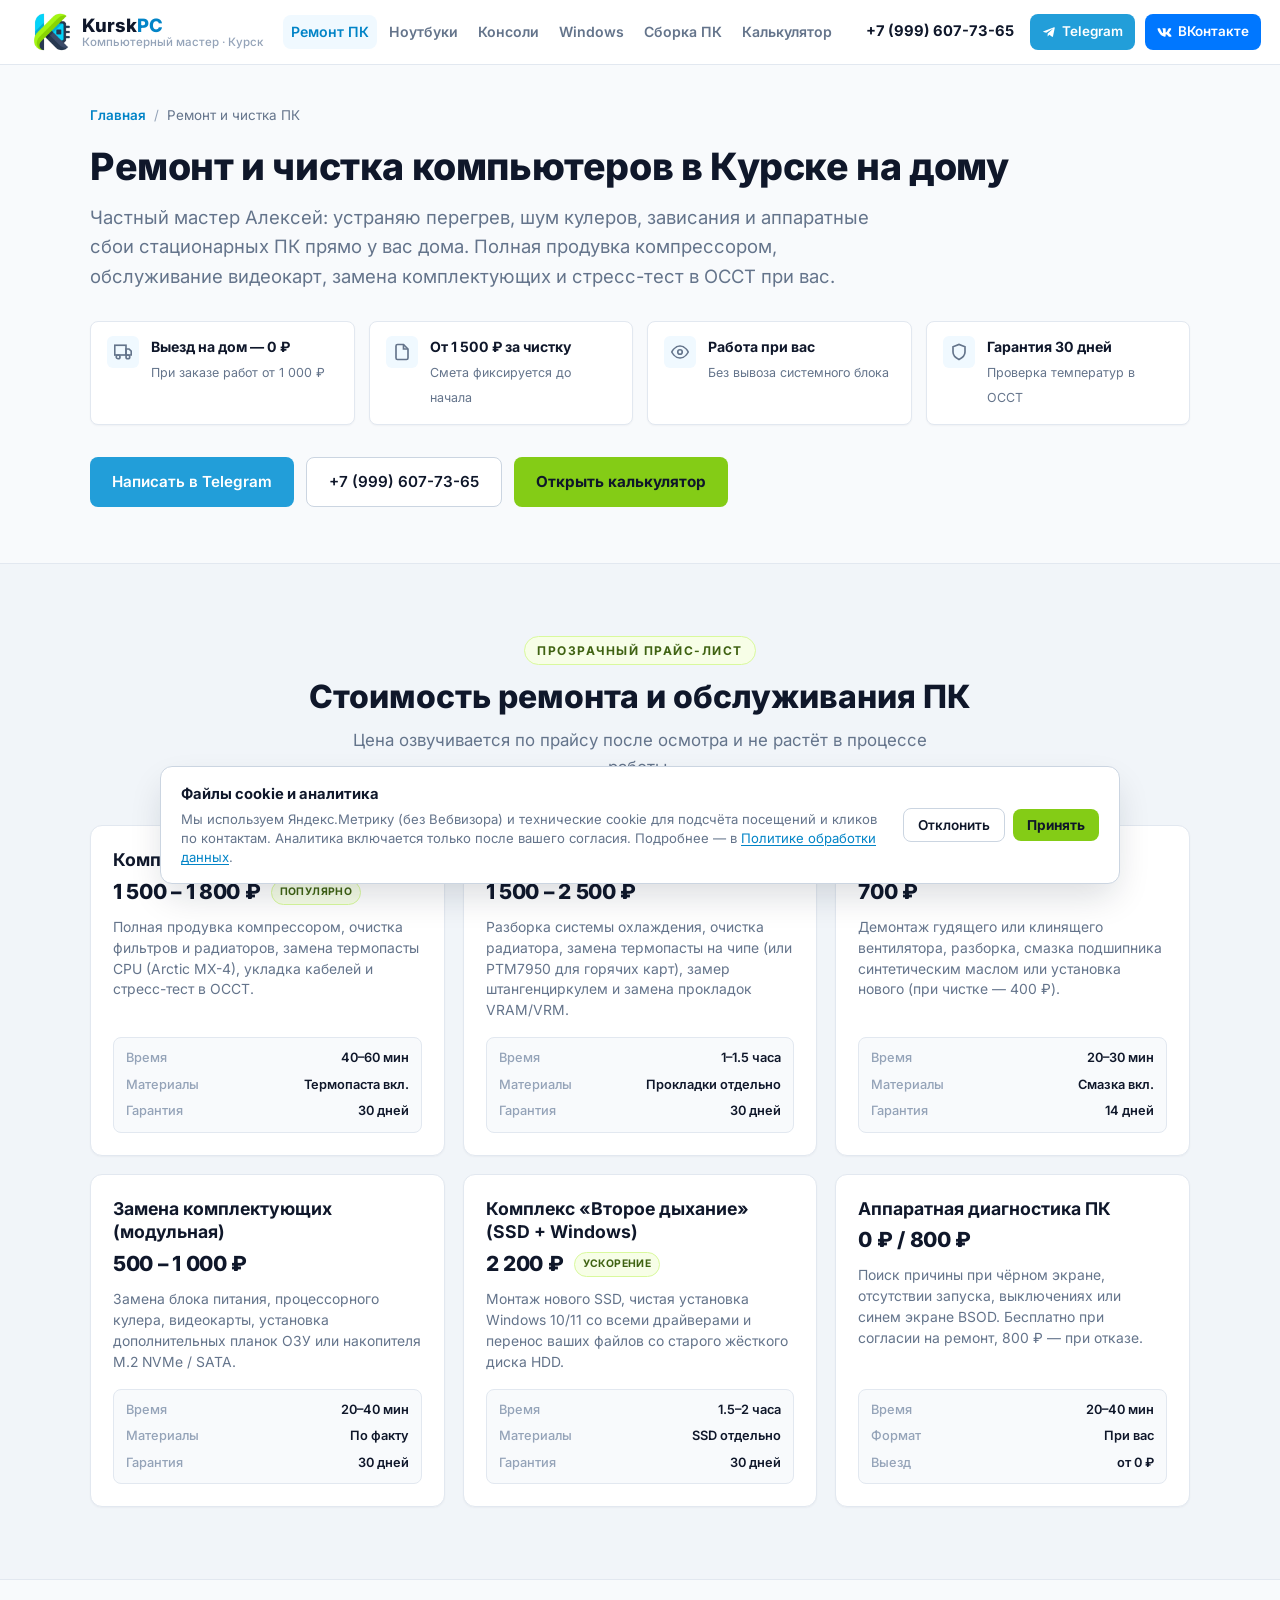
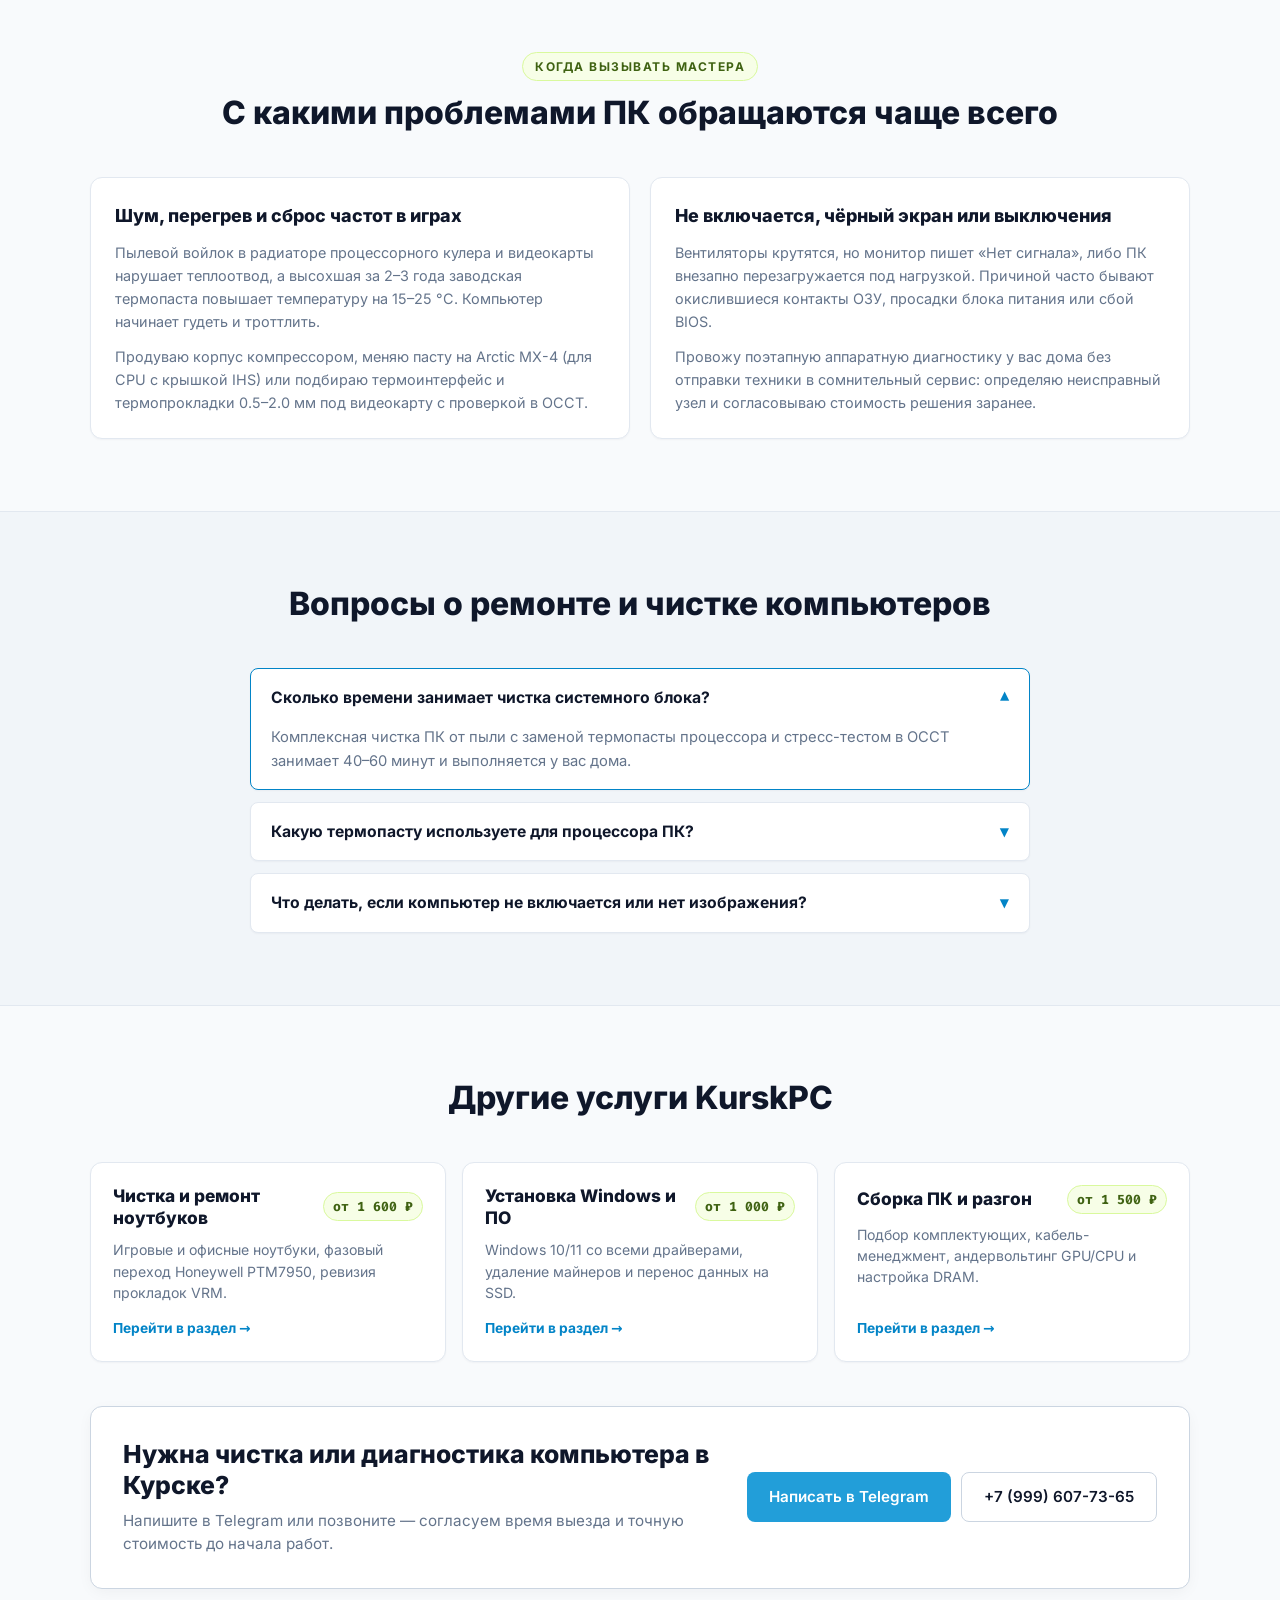
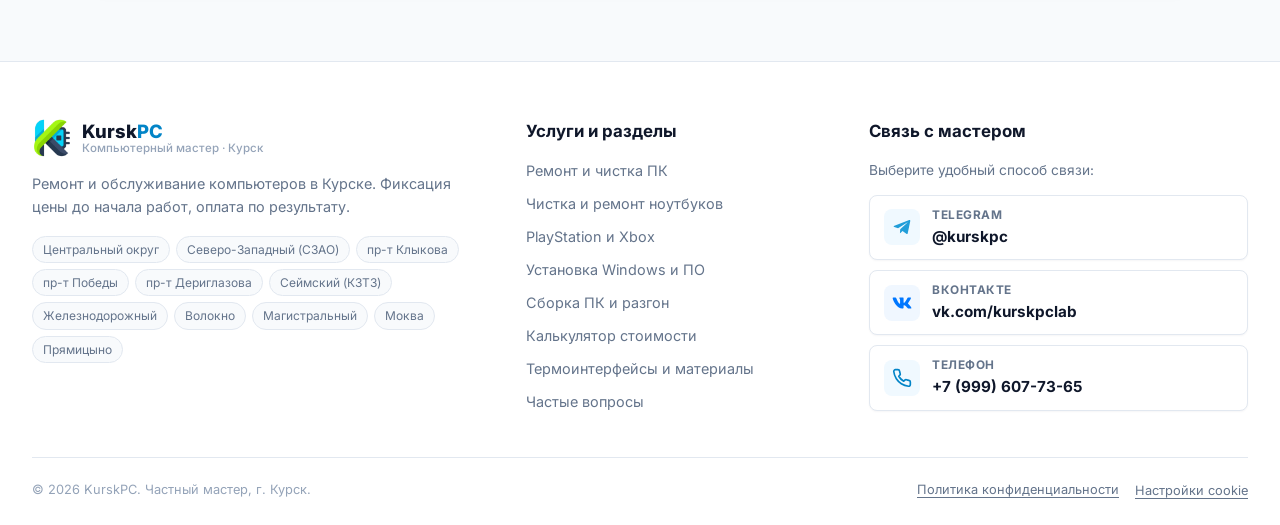
==== remont-pk/index.html @ bef7611a "локальные шрифты многостраничность нормальные цены политика конфидициальности" ====
<!DOCTYPE html>
<html lang="ru">
<head>
  <meta charset="UTF-8">
  <meta name="viewport" content="width=device-width, initial-scale=1.0">
  <title>Ремонт и чистка компьютеров в Курске на дому — цены и выезд | KurskPC</title>
  <meta name="description" content="Ремонт и комплексная чистка системных блоков ПК и видеокарт в Курске с выездом на дом (0 ₽). Замена термопасты Arctic MX-4, термопрокладок, диагностика и апгрейд. ☎ +7 (999) 607-73-65">
  <meta name="robots" content="index, follow">
  <link rel="canonical" href="https://kurskpc.ru/remont-pk/">

  <meta name="geo.region" content="RU-KRS">
  <meta name="geo.placename" content="Курск">
  <meta name="geo.position" content="51.730361;36.192647">
  <meta name="ICBM" content="51.730361, 36.192647">
  <meta name="yandex-verification" content="8c75ee6e68437301">

  <link rel="manifest" href="/manifest.json">
  <link rel="icon" href="/favicon.ico" sizes="any">
  <link rel="icon" type="image/png" sizes="32x32" href="/src/avatar.png">
  <link rel="icon" type="image/png" sizes="192x192" href="/src/avatar.png">
  <link rel="icon" type="image/png" sizes="512x512" href="/src/avatar.png">
  <link rel="apple-touch-icon" sizes="180x180" href="/src/avatar.png">
  <meta name="theme-color" content="#ffffff">
  <meta name="format-detection" content="telephone=no">

  <meta property="og:type" content="website">
  <meta property="og:site_name" content="KurskPC">
  <meta property="og:locale" content="ru_RU">
  <meta property="og:title" content="Ремонт и чистка компьютеров в Курске на дому — KurskPC">
  <meta property="og:description" content="Чистка ПК от пыли компрессором, обслуживание видеокарт, замена комплектующих и диагностика в Курске. Выезд на дом 0 ₽, фиксация цены до работ.">
  <meta property="og:url" content="https://kurskpc.ru/remont-pk/">
  <meta property="og:image" content="https://kurskpc.ru/src/avatar.png">
  <meta property="og:image:type" content="image/png">
  <meta property="og:image:width" content="512">
  <meta property="og:image:height" content="512">

  <meta name="twitter:card" content="summary">
  <meta name="twitter:title" content="Ремонт и чистка компьютеров в Курске — KurskPC">
  <meta name="twitter:description" content="Чистка системных блоков, видеокарт и диагностика ПК в Курске с выездом на дом.">
  <meta name="twitter:image" content="https://kurskpc.ru/src/avatar.png">

  <link rel="stylesheet" href="/styles/main.css">

  <script type="application/ld+json">
  {
    "@context": "https://schema.org",
    "@graph": [
      {
        "@type": "Service",
        "@id": "https://kurskpc.ru/remont-pk/#service",
        "name": "Ремонт и чистка компьютеров в Курске",
        "serviceType": "Ремонт стационарных ПК и видеокарт",
        "url": "https://kurskpc.ru/remont-pk/",
        "provider": {
          "@type": "ComputerRepairService",
          "name": "KurskPC",
          "telephone": "+7-999-607-73-65",
          "url": "https://kurskpc.ru/"
        },
        "areaServed": {
          "@type": "City",
          "name": "Курск"
        },
        "hasOfferCatalog": {
          "@type": "OfferCatalog",
          "name": "Услуги по ремонту и обслуживанию ПК",
          "itemListElement": [
            {
              "@type": "Offer",
              "name": "Комплексная чистка ПК от пыли с заменой термопасты",
              "price": "1500",
              "priceCurrency": "RUB"
            },
            {
              "@type": "Offer",
              "name": "Обслуживание видеокарты (GPU)",
              "price": "1500",
              "priceCurrency": "RUB"
            },
            {
              "@type": "Offer",
              "name": "Замена или смазка кулеров",
              "price": "700",
              "priceCurrency": "RUB"
            },
            {
              "@type": "Offer",
              "name": "Модульная замена комплектующих (БП, ОЗУ, SSD, GPU)",
              "price": "500",
              "priceCurrency": "RUB"
            }
          ]
        }
      },
      {
        "@type": "FAQPage",
        "@id": "https://kurskpc.ru/remont-pk/#faq",
        "mainEntity": [
          {
            "@type": "Question",
            "name": "Сколько времени занимает чистка системного блока?",
            "acceptedAnswer": {
              "@type": "Answer",
              "text": "Комплексная чистка ПК от пыли с заменой термопасты процессора и проверкой под нагрузкой в OCCT занимает 40–60 минут и выполняется у вас дома."
            }
          },
          {
            "@type": "Question",
            "name": "Какую термопасту используете для процессора ПК?",
            "acceptedAnswer": {
              "@type": "Answer",
              "text": "Для обычных десктопных процессоров с металлической крышкой (IHS) достаточно качественной термопасты Arctic MX-4, которая включена в стоимость. Для горячих видеокарт с открытым кристаллом применяется фазовый переход Honeywell PTM7950."
            }
          },
          {
            "@type": "Question",
            "name": "Что делать, если компьютер не включается или нет изображения?",
            "acceptedAnswer": {
              "@type": "Answer",
              "text": "Мастер проводит аппаратную диагностику на месте: проверяет блок питания, модули оперативной памяти, видеокарту и цепи питания. Выезд по основным районам бесплатный при заказе от 1 000 ₽, диагностика при отказе от ремонта — 800 ₽."
            }
          }
        ]
      },
      {
        "@type": "BreadcrumbList",
        "@id": "https://kurskpc.ru/remont-pk/#breadcrumb",
        "itemListElement": [
          {
            "@type": "ListItem",
            "position": 1,
            "name": "Главная",
            "item": "https://kurskpc.ru/"
          },
          {
            "@type": "ListItem",
            "position": 2,
            "name": "Ремонт и чистка ПК",
            "item": "https://kurskpc.ru/remont-pk/"
          }
        ]
      }
    ]
  }
  </script>
</head>
<body>

<header class="header" id="header">
  <div class="wrap wrap-full header-inner">
    <a href="/" class="logo">
      <img src="/src/avatar.png" alt="KurskPC — Ремонт компьютеров и ноутбуков в Курске" class="logo-icon" width="50" height="50" fetchpriority="high">
      <div class="logo-titles"><span class="logo-text">Kursk<span>PC</span></span><span class="logo-sub">Компьютерный мастер · Курск</span></div>
    </a>

    <nav class="nav" id="nav">
      <a href="/remont-pk/" class="active" aria-current="page">Ремонт ПК</a>
      <a href="/remont-noutbukov/">Ноутбуки</a>
      <a href="/remont-konsoley/">Консоли</a>
      <a href="/ustanovka-windows/">Windows</a>
      <a href="/sborka-pk/">Сборка ПК</a>
      <a href="/#calc">Калькулятор</a>
    </nav>

    <div class="header-right">
      <span class="online-label"><span class="online-dot"></span><span>На связи</span></span>
      <a href="tel:+79996077365" class="header-phone" data-ym-goal="click_phone">+7 (999) 607-73-65</a>
      <a href="https://t.me/kurskpc" target="_blank" rel="noopener" class="btn btn-tg btn-sm" data-ym-goal="click_tg" aria-label="Написать в Telegram">
        <svg width="14" height="14" viewBox="0 0 24 24" fill="currentColor"><path d="M20.665 3.717l-17.73 6.837c-1.21.486-1.203 1.161-.222 1.462l4.552 1.42 10.532-6.645c.498-.303.953-.14.579.192l-8.533 7.701h-.002l-.313 4.674c.458 0 .66-.21.916-.458l2.199-2.138 4.573 3.378c.843.464 1.448.225 1.658-.783l2.998-14.127c.308-1.233-.472-1.794-1.207-1.491z"/></svg>
        <span>Telegram</span>
      </a>
      <a href="https://vk.com/kurskpclab" target="_blank" rel="noopener" class="btn btn-vk btn-sm" data-ym-goal="click_vk" aria-label="Группа ВКонтакте">
        <svg width="15" height="15" viewBox="0 0 576 512" fill="currentColor"><path d="M545 117.7c3.7-12.5 0-21.7-17.8-21.7h-58.9c-15 0-21.9 7.9-25.6 16.7 0 0-30 73.1-72.4 120.5-13.7 13.7-20 18.1-27.5 18.1-3.7 0-9.4-4.4-9.4-16.9V117.7c0-15-4.2-21.7-16.6-21.7h-92.6c-9.4 0-15 7-15 13.5 0 14.2 21.2 17.5 23.4 57.5v86.8c0 19-3.4 22.5-10.9 22.5-20 0-68.6-73.4-97.4-157.4-5.8-16.3-11.5-22.9-26.6-22.9H38.8c-16.8 0-20.2 7.9-20.2 16.7 0 15.6 20 93.1 93.1 195.5C160.4 378.1 229 416 291.4 416c37.5 0 42.1-8.4 42.1-22.9 0-66.8-3.4-73.1 15.4-73.1 8.7 0 23.7 4.4 58.7 38.1 40 40 46.6 57.9 69 57.9h58.9c16.8 0 25.3-8.4 20.4-25-11.2-34.9-86.9-106.7-90.3-111.5-8.7-11.2-6.2-16.2 0-26.2.1-.1 72-101.3 79.4-135.6z"/></svg>
        <span>ВКонтакте</span>
      </a>
      <a href="tel:+79996077365" class="header-call-btn" aria-label="Позвонить мастеру" data-ym-goal="click_phone">
        <svg width="15" height="15" viewBox="0 0 24 24" fill="none" stroke="currentColor" stroke-width="2.3" stroke-linecap="round" stroke-linejoin="round"><path d="M22 16.92v3a2 2 0 0 1-2.18 2 19.79 19.79 0 0 1-8.63-3.07 19.5 19.5 0 0 1-6-6 19.79 19.79 0 0 1-3.07-8.67A2 2 0 0 1 4.11 2h3a2 2 0 0 1 2 1.72 12.84 12.84 0 0 0 .7 2.81 2 2 0 0 1-.45 2.11L8.09 9.91a16 16 0 0 0 6 6l1.27-1.27a2 2 0 0 1 2.11-.45 12.84 12.84 0 0 0 2.81.7A2 2 0 0 1 22 16.92z"></path></svg>
        <span>Позвонить</span>
      </a>
      <button class="burger" id="burger" aria-label="Меню навигации" aria-expanded="false" aria-controls="nav">
        <span class="burger-line"></span>
        <span class="burger-line"></span>
      </button>
    </div>
  </div>
</header>
<div class="nav-backdrop" id="navBackdrop"></div>

<main id="main">
  <section class="page-hero">
    <div class="wrap">
      <nav class="breadcrumbs" aria-label="Хлебные крошки">
        <a href="/">Главная</a>
        <span class="bc-sep">/</span>
        <span>Ремонт и чистка ПК</span>
      </nav>

      <h1>Ремонт и чистка компьютеров в&nbsp;Курске на&nbsp;дому</h1>
      <p class="hero-desc">Частный мастер Алексей: устраняю перегрев, шум кулеров, зависания и аппаратные сбои стационарных ПК прямо у вас дома. Полная продувка компрессором, обслуживание видеокарт, замена комплектующих и стресс-тест в OCCT при вас.</p>

      <div class="props">
        <div class="prop">
          <span class="prop-icon">
            <svg width="18" height="18" viewBox="0 0 24 24" fill="none" stroke="currentColor" stroke-width="2.2"><rect x="1" y="3" width="15" height="13"></rect><polygon points="16 8 20 8 23 11 23 16 16 16"></polygon><circle cx="5.5" cy="18.5" r="2.5"></circle><circle cx="18.5" cy="18.5" r="2.5"></circle></svg>
          </span>
          <div><b>Выезд на дом — 0 ₽</b><span>При заказе работ от 1 000 ₽</span></div>
        </div>
        <div class="prop">
          <span class="prop-icon">
            <svg width="18" height="18" viewBox="0 0 24 24" fill="none" stroke="currentColor" stroke-width="2.2"><path d="M14 2H6a2 2 0 0 0-2 2v16a2 2 0 0 0 2 2h12a2 2 0 0 0 2-2V8z"></path><polyline points="14 2 14 8 20 8"></polyline></svg>
          </span>
          <div><b>От 1 500 ₽ за чистку</b><span>Смета фиксируется до начала</span></div>
        </div>
        <div class="prop">
          <span class="prop-icon">
            <svg width="18" height="18" viewBox="0 0 24 24" fill="none" stroke="currentColor" stroke-width="2.2"><path d="M1 12s4-8 11-8 11 8 11 8-4 8-11 8-11-8-11-8z"></path><circle cx="12" cy="12" r="3"></circle></svg>
          </span>
          <div><b>Работа при вас</b><span>Без вывоза системного блока</span></div>
        </div>
        <div class="prop">
          <span class="prop-icon">
            <svg width="18" height="18" viewBox="0 0 24 24" fill="none" stroke="currentColor" stroke-width="2.2"><path d="M12 22s8-4 8-10V5l-8-3-8 3v7c0 6 8 10 8 10z"></path></svg>
          </span>
          <div><b>Гарантия 30 дней</b><span>Проверка температур в OCCT</span></div>
        </div>
      </div>

      <div class="hero-btns">
        <a href="https://t.me/kurskpc" target="_blank" rel="noopener" class="btn btn-tg" data-ym-goal="click_tg">Написать в Telegram</a>
        <a href="tel:+79996077365" class="btn btn-outline" data-ym-goal="click_phone">+7 (999) 607-73-65</a>
        <a href="/#calc" class="btn btn-lime">Открыть калькулятор</a>
      </div>
    </div>
  </section>

  <section class="section section-alt" id="prices">
    <div class="wrap">
      <div class="section-head">
        <div class="section-tag">Прозрачный прайс-лист</div>
        <h2 class="section-title">Стоимость ремонта и обслуживания ПК</h2>
        <p class="section-sub">Цена озвучивается по прайсу после осмотра и не растёт в процессе работы.</p>
      </div>

      <div class="price-grid">
        <article class="price-card">
          <div class="pc-header">
            <h3 class="pc-name">Комплексная чистка ПК</h3>
            <div class="pc-price-row">
              <div class="pc-price">1 500 – 1 800 ₽</div>
              <span class="pc-badge">Популярно</span>
            </div>
          </div>
          <p class="pc-desc">Полная продувка компрессором, очистка фильтров и радиаторов, замена термопасты CPU (Arctic MX-4), укладка кабелей и стресс-тест в OCCT.</p>
          <dl class="pc-meta"><dt>Время</dt><dd>40–60 мин</dd><dt>Материалы</dt><dd>Термопаста вкл.</dd><dt>Гарантия</dt><dd>30 дней</dd></dl>
        </article>

        <article class="price-card">
          <div class="pc-header">
            <h3 class="pc-name">Обслуживание видеокарты (GPU)</h3>
            <div class="pc-price-row">
              <div class="pc-price">1 500 – 2 500 ₽</div>
            </div>
          </div>
          <p class="pc-desc">Разборка системы охлаждения, очистка радиатора, замена термопасты на чипе (или PTM7950 для горячих карт), замер штангенциркулем и замена прокладок VRAM/VRM.</p>
          <dl class="pc-meta"><dt>Время</dt><dd>1–1.5 часа</dd><dt>Материалы</dt><dd>Прокладки отдельно</dd><dt>Гарантия</dt><dd>30 дней</dd></dl>
        </article>

        <article class="price-card">
          <div class="pc-header">
            <h3 class="pc-name">Замена / смазка кулеров</h3>
            <div class="pc-price-row">
              <div class="pc-price">700 ₽</div>
            </div>
          </div>
          <p class="pc-desc">Демонтаж гудящего или клинящего вентилятора, разборка, смазка подшипника синтетическим маслом или установка нового (при чистке — 400 ₽).</p>
          <dl class="pc-meta"><dt>Время</dt><dd>20–30 мин</dd><dt>Материалы</dt><dd>Смазка вкл.</dd><dt>Гарантия</dt><dd>14 дней</dd></dl>
        </article>

        <article class="price-card">
          <div class="pc-header">
            <h3 class="pc-name">Замена комплектующих (модульная)</h3>
            <div class="pc-price-row">
              <div class="pc-price">500 – 1 000 ₽</div>
            </div>
          </div>
          <p class="pc-desc">Замена блока питания, процессорного кулера, видеокарты, установка дополнительных планок ОЗУ или накопителя M.2 NVMe / SATA.</p>
          <dl class="pc-meta"><dt>Время</dt><dd>20–40 мин</dd><dt>Материалы</dt><dd>По факту</dd><dt>Гарантия</dt><dd>30 дней</dd></dl>
        </article>

        <article class="price-card">
          <div class="pc-header">
            <h3 class="pc-name">Комплекс «Второе дыхание» (SSD + Windows)</h3>
            <div class="pc-price-row">
              <div class="pc-price">2 200 ₽</div>
              <span class="pc-badge">Ускорение</span>
            </div>
          </div>
          <p class="pc-desc">Монтаж нового SSD, чистая установка Windows 10/11 со всеми драйверами и перенос ваших файлов со старого жёсткого диска HDD.</p>
          <dl class="pc-meta"><dt>Время</dt><dd>1.5–2 часа</dd><dt>Материалы</dt><dd>SSD отдельно</dd><dt>Гарантия</dt><dd>30 дней</dd></dl>
        </article>

        <article class="price-card">
          <div class="pc-header">
            <h3 class="pc-name">Аппаратная диагностика ПК</h3>
            <div class="pc-price-row">
              <div class="pc-price">0 ₽ / 800 ₽</div>
            </div>
          </div>
          <p class="pc-desc">Поиск причины при чёрном экране, отсутствии запуска, выключениях или синем экране BSOD. Бесплатно при согласии на ремонт, 800 ₽ — при отказе.</p>
          <dl class="pc-meta"><dt>Время</dt><dd>20–40 мин</dd><dt>Формат</dt><dd>При вас</dd><dt>Выезд</dt><dd>от 0 ₽</dd></dl>
        </article>
      </div>
    </div>
  </section>

  <section class="section">
    <div class="wrap">
      <div class="section-head">
        <div class="section-tag">Когда вызывать мастера</div>
        <h2 class="section-title">С какими проблемами ПК обращаются чаще всего</h2>
      </div>

      <div class="info-grid">
        <div class="info-card">
          <h3>Шум, перегрев и сброс частот в играх</h3>
          <p>Пылевой войлок в радиаторе процессорного кулера и видеокарты нарушает теплоотвод, а высохшая за 2–3 года заводская термопаста повышает температуру на 15–25 °C. Компьютер начинает гудеть и троттлить.</p>
          <p>Продуваю корпус компрессором, меняю пасту на Arctic MX-4 (для CPU с крышкой IHS) или подбираю термоинтерфейс и термопрокладки 0.5–2.0 мм под видеокарту с проверкой в OCCT.</p>
        </div>

        <div class="info-card">
          <h3>Не включается, чёрный экран или выключения</h3>
          <p>Вентиляторы крутятся, но монитор пишет «Нет сигнала», либо ПК внезапно перезагружается под нагрузкой. Причиной часто бывают окислившиеся контакты ОЗУ, просадки блока питания или сбой BIOS.</p>
          <p>Провожу поэтапную аппаратную диагностику у вас дома без отправки техники в сомнительный сервис: определяю неисправный узел и согласовываю стоимость решения заранее.</p>
        </div>
      </div>
    </div>
  </section>

  <section class="section section-alt" id="faq">
    <div class="wrap">
      <div class="section-head">
        <h2 class="section-title">Вопросы о ремонте и чистке компьютеров</h2>
      </div>

      <div class="faq-list">
        <div class="faq-item open">
          <div class="faq-q"><span>Сколько времени занимает чистка системного блока?</span><span class="faq-chevron">▼</span></div>
          <div class="faq-a">Комплексная чистка ПК от пыли с заменой термопасты процессора и стресс-тестом в OCCT занимает 40–60 минут и выполняется у вас дома.</div>
        </div>
        <div class="faq-item">
          <div class="faq-q"><span>Какую термопасту используете для процессора ПК?</span><span class="faq-chevron">▼</span></div>
          <div class="faq-a">Для процессоров ПК с металлической крышкой (IHS) используется качественная термопаста Arctic MX-4 (включена в стоимость). Для горячих видеокарт с открытым кристаллом подбираются фазовый переход Honeywell PTM7950 и термопрокладки Thermalright / FEHONDA / LTP-15 нужной толщины.</div>
        </div>
        <div class="faq-item">
          <div class="faq-q"><span>Что делать, если компьютер не включается или нет изображения?</span><span class="faq-chevron">▼</span></div>
          <div class="faq-a">Вы можете позвонить или написать в Telegram, описав симптомы. На выезде проверяю блок питания, оперативную память, видеокарту и цепи питания. Выезд по основным районам бесплатный при заказе от 1 000 ₽; диагностика при отказе от работ — 800 ₽.</div>
        </div>
      </div>
    </div>
  </section>

  <section class="section">
    <div class="wrap">
      <div class="section-head">
        <h2 class="section-title">Другие услуги KurskPC</h2>
      </div>
      <div class="hub-grid">
        <a href="/remont-noutbukov/" class="hub-card">
          <div class="hub-card-top">
            <h3 class="hub-card-title">Чистка и ремонт ноутбуков</h3>
            <span class="hub-card-price">от 1 600 ₽</span>
          </div>
          <p class="hub-card-desc">Игровые и офисные ноутбуки, фазовый переход Honeywell PTM7950, ревизия прокладок VRM.</p>
          <span class="hub-card-link">Перейти в раздел →</span>
        </a>
        <a href="/ustanovka-windows/" class="hub-card">
          <div class="hub-card-top">
            <h3 class="hub-card-title">Установка Windows и ПО</h3>
            <span class="hub-card-price">от 1 000 ₽</span>
          </div>
          <p class="hub-card-desc">Windows 10/11 со всеми драйверами, удаление майнеров и перенос данных на SSD.</p>
          <span class="hub-card-link">Перейти в раздел →</span>
        </a>
        <a href="/sborka-pk/" class="hub-card">
          <div class="hub-card-top">
            <h3 class="hub-card-title">Сборка ПК и разгон</h3>
            <span class="hub-card-price">от 1 500 ₽</span>
          </div>
          <p class="hub-card-desc">Подбор комплектующих, кабель-менеджмент, андервольтинг GPU/CPU и настройка DRAM.</p>
          <span class="hub-card-link">Перейти в раздел →</span>
        </a>
      </div>

      <div class="cta-box">
        <div class="cta-box-text">
          <h2>Нужна чистка или диагностика компьютера в Курске?</h2>
          <p>Напишите в Telegram или позвоните — согласуем время выезда и точную стоимость до начала работ.</p>
        </div>
        <div class="cta-box-actions">
          <a href="https://t.me/kurskpc" target="_blank" rel="noopener" class="btn btn-tg" data-ym-goal="click_tg">Написать в Telegram</a>
          <a href="tel:+79996077365" class="btn btn-outline" data-ym-goal="click_phone">+7 (999) 607-73-65</a>
        </div>
      </div>
    </div>
  </section>
</main>

<footer class="footer" id="contacts">
  <div class="wrap wrap-full">
    <div class="footer-grid">
      <div class="footer-brand">
        <a href="/" class="logo">
          <img src="/src/avatar.png" alt="KurskPC — Частный компьютерный мастер Курск" class="logo-icon" width="50" height="50" loading="lazy">
          <div class="logo-titles"><span class="logo-text">Kursk<span>PC</span></span><span class="logo-sub">Компьютерный мастер · Курск</span></div>
        </a>
        <p>Ремонт и обслуживание компьютеров в Курске. Фиксация цены до начала работ, оплата по результату.</p>
        <div class="chips">
          <span class="chip">Центральный округ</span>
          <span class="chip">Северо-Западный (СЗАО)</span>
          <span class="chip">пр-т Клыкова</span>
          <span class="chip">пр-т Победы</span>
          <span class="chip">пр-т Дериглазова</span>
          <span class="chip">Сеймский (КЗТЗ)</span>
          <span class="chip">Железнодорожный</span>
          <span class="chip">Волокно</span>
          <span class="chip">Магистральный</span>
          <span class="chip">Моква</span>
          <span class="chip">Прямицыно</span>
        </div>
      </div>

      <div>
        <div class="footer-title">Услуги и разделы</div>
        <div class="footer-links">
          <a href="/remont-pk/">Ремонт и чистка ПК</a>
          <a href="/remont-noutbukov/">Чистка и ремонт ноутбуков</a>
          <a href="/remont-konsoley/">PlayStation и Xbox</a>
          <a href="/ustanovka-windows/">Установка Windows и ПО</a>
          <a href="/sborka-pk/">Сборка ПК и разгон</a>
          <a href="/#calc">Калькулятор стоимости</a>
          <a href="/#materials">Термоинтерфейсы и материалы</a>
          <a href="/#faq">Частые вопросы</a>
        </div>
      </div>

      <div>
        <div class="footer-title">Связь с мастером</div>
        <p class="footer-contacts-sub">Выберите удобный способ связи:</p>
        <div class="footer-contact-cards">
          <a href="https://t.me/kurskpc" target="_blank" rel="noopener" class="footer-contact-link f-tg" data-ym-goal="click_tg">
            <div class="f-contact-icon">
              <svg width="20" height="20" viewBox="0 0 24 24" fill="currentColor"><path d="M20.665 3.717l-17.73 6.837c-1.21.486-1.203 1.161-.222 1.462l4.552 1.42 10.532-6.645c.498-.303.953-.14.579.192l-8.533 7.701h-.002l-.313 4.674c.458 0 .66-.21.916-.458l2.199-2.138 4.573 3.378c.843.464 1.448.225 1.658-.783l2.998-14.127c.308-1.233-.472-1.794-1.207-1.491z"/></svg>
            </div>
            <div class="f-contact-meta">
              <span class="f-contact-name">Telegram</span>
              <span class="f-contact-handle">@kurskpc</span>
            </div>
          </a>

          <a href="https://vk.com/kurskpclab" target="_blank" rel="noopener" class="footer-contact-link f-vk" data-ym-goal="click_vk">
            <div class="f-contact-icon">
              <svg width="20" height="20" viewBox="0 0 576 512" fill="currentColor"><path d="M545 117.7c3.7-12.5 0-21.7-17.8-21.7h-58.9c-15 0-21.9 7.9-25.6 16.7 0 0-30 73.1-72.4 120.5-13.7 13.7-20 18.1-27.5 18.1-3.7 0-9.4-4.4-9.4-16.9V117.7c0-15-4.2-21.7-16.6-21.7h-92.6c-9.4 0-15 7-15 13.5 0 14.2 21.2 17.5 23.4 57.5v86.8c0 19-3.4 22.5-10.9 22.5-20 0-68.6-73.4-97.4-157.4-5.8-16.3-11.5-22.9-26.6-22.9H38.8c-16.8 0-20.2 7.9-20.2 16.7 0 15.6 20 93.1 93.1 195.5C160.4 378.1 229 416 291.4 416c37.5 0 42.1-8.4 42.1-22.9 0-66.8-3.4-73.1 15.4-73.1 8.7 0 23.7 4.4 58.7 38.1 40 40 46.6 57.9 69 57.9h58.9c16.8 0 25.3-8.4 20.4-25-11.2-34.9-86.9-106.7-90.3-111.5-8.7-11.2-6.2-16.2 0-26.2.1-.1 72-101.3 79.4-135.6z"/></svg>
            </div>
            <div class="f-contact-meta">
              <span class="f-contact-name">ВКонтакте</span>
              <span class="f-contact-handle">vk.com/kurskpclab</span>
            </div>
          </a>

          <a href="tel:+79996077365" class="footer-contact-link f-phone" data-ym-goal="click_phone">
            <div class="f-contact-icon">
              <svg width="20" height="20" viewBox="0 0 24 24" fill="none" stroke="currentColor" stroke-width="2" stroke-linecap="round" stroke-linejoin="round"><path d="M22 16.92v3a2 2 0 0 1-2.18 2 19.79 19.79 0 0 1-8.63-3.07 19.5 19.5 0 0 1-6-6 19.79 19.79 0 0 1-3.07-8.67A2 2 0 0 1 4.11 2h3a2 2 0 0 1 2 1.72 12.84 12.84 0 0 0 .7 2.81 2 2 0 0 1-.45 2.11L8.09 9.91a16 16 0 0 0 6 6l1.27-1.27a2 2 0 0 1 2.11-.45 12.84 12.84 0 0 0 2.81.7A2 2 0 0 1 22 16.92z"></path></svg>
            </div>
            <div class="f-contact-meta">
              <span class="f-contact-name">Телефон</span>
              <span class="f-contact-handle">+7 (999) 607-73-65</span>
            </div>
          </a>
        </div>
      </div>
    </div>

    <div class="footer-bottom">
      <span>© 2026 KurskPC. Частный мастер, г. Курск.</span>
      <div class="footer-legal">
        <a href="/privacy.html">Политика конфиденциальности</a>
        <button type="button" class="footer-cookie-btn" id="cookieSettingsBtn">Настройки cookie</button>
      </div>
    </div>
  </div>
</footer>

<div class="cookie-banner" id="cookieBanner" role="dialog" aria-live="polite" aria-label="Уведомление об использовании cookie" hidden>
  <div class="cookie-banner-inner">
    <div class="cookie-banner-text">
      <strong>Файлы cookie и аналитика</strong>
      <p>Мы используем Яндекс.Метрику (без Вебвизора) и технические cookie для подсчёта посещений и кликов по контактам. Аналитика включается только после вашего согласия. Подробнее — в <a href="/privacy.html">Политике обработки данных</a>.</p>
    </div>
    <div class="cookie-banner-actions">
      <button type="button" class="btn btn-outline btn-sm" id="cookieDeclineBtn">Отклонить</button>
      <button type="button" class="btn btn-lime btn-sm" id="cookieAcceptBtn">Принять</button>
    </div>
  </div>
</div>

<script src="/scripts/main.js"></script>
</body>
</html>
---- styles/main.css ----
/* ==========================================================================
   KurskPC — Solid Minimalist Tech Theme
   Clean White Base · Solid Lime & Sky Blue Accents · No Gradients · No Emojis
   ========================================================================== */

/* ---- Local Fonts (Inter & Fira Code) ---- */
@font-face {
  font-family: 'Inter';
  font-style: normal;
  font-display: swap;
  font-weight: 100 900;
  src: url('../fonts/inter-cyrillic-ext-wght-normal.woff2') format('woff2');
  unicode-range: U+0460-052F,U+1C80-1C8A,U+20B4,U+2DE0-2DFF,U+A640-A69F,U+FE2E-FE2F;
}
@font-face {
  font-family: 'Inter';
  font-style: normal;
  font-display: swap;
  font-weight: 100 900;
  src: url('../fonts/inter-cyrillic-wght-normal.woff2') format('woff2');
  unicode-range: U+0301,U+0400-045F,U+0490-0491,U+04B0-04B1,U+2116;
}
@font-face {
  font-family: 'Inter';
  font-style: normal;
  font-display: swap;
  font-weight: 100 900;
  src: url('../fonts/inter-latin-ext-wght-normal.woff2') format('woff2');
  unicode-range: U+0100-02BA,U+02BD-02C5,U+02C7-02CC,U+02CE-02D7,U+02DD-02FF,U+0304,U+0308,U+0329,U+1D00-1DBF,U+1E00-1E9F,U+1EF2-1EFF,U+2020,U+20A0-20AB,U+20AD-20C0,U+2113,U+2C60-2C7F,U+A720-A7FF;
}
@font-face {
  font-family: 'Inter';
  font-style: normal;
  font-display: swap;
  font-weight: 100 900;
  src: url('../fonts/inter-latin-wght-normal.woff2') format('woff2');
  unicode-range: U+0000-00FF,U+0131,U+0152-0153,U+02BB-02BC,U+02C6,U+02DA,U+02DC,U+0304,U+0308,U+0329,U+2000-206F,U+20AC,U+2122,U+2191,U+2193,U+2212,U+2215,U+FEFF,U+FFFD;
}

@font-face {
  font-family: 'Fira Code';
  font-style: normal;
  font-display: swap;
  font-weight: 300 700;
  src: url('../fonts/fira-code-cyrillic-ext-wght-normal.woff2') format('woff2');
  unicode-range: U+0460-052F,U+1C80-1C8A,U+20B4,U+2DE0-2DFF,U+A640-A69F,U+FE2E-FE2F;
}
@font-face {
  font-family: 'Fira Code';
  font-style: normal;
  font-display: swap;
  font-weight: 300 700;
  src: url('../fonts/fira-code-cyrillic-wght-normal.woff2') format('woff2');
  unicode-range: U+0301,U+0400-045F,U+0490-0491,U+04B0-04B1,U+2116;
}
@font-face {
  font-family: 'Fira Code';
  font-style: normal;
  font-display: swap;
  font-weight: 300 700;
  src: url('../fonts/fira-code-latin-ext-wght-normal.woff2') format('woff2');
  unicode-range: U+0100-02BA,U+02BD-02C5,U+02C7-02CC,U+02CE-02D7,U+02DD-02FF,U+0304,U+0308,U+0329,U+1D00-1DBF,U+1E00-1E9F,U+1EF2-1EFF,U+2020,U+20A0-20AB,U+20AD-20C0,U+2113,U+2C60-2C7F,U+A720-A7FF;
}
@font-face {
  font-family: 'Fira Code';
  font-style: normal;
  font-display: swap;
  font-weight: 300 700;
  src: url('../fonts/fira-code-latin-wght-normal.woff2') format('woff2');
  unicode-range: U+0000-00FF,U+0131,U+0152-0153,U+02BB-02BC,U+02C6,U+02DA,U+02DC,U+0304,U+0308,U+0329,U+2000-206F,U+20AC,U+2122,U+2191,U+2193,U+2212,U+2215,U+FEFF,U+FFFD;
}

:root {
  /* Solid Backgrounds */
  --bg-body: #f8fafc;
  --bg-section: #f1f5f9;
  --bg-card: #ffffff;
  --bg-subtle: #f8fafc;

  /* Solid Typography */
  --text: #334155;
  --text-dim: #64748b;
  --text-muted: #94a3b8;
  --text-bright: #0f172a;

  /* Solid Accent Colors */
  --lime: #84cc16;
  --lime-hover: #65a30d;
  --lime-dark: #3f6212;
  --lime-light: #f7fee7;
  --lime-border: #d9f99d;

  --blue: #0284c7;
  --blue-hover: #0369a1;
  --blue-dark: #075985;
  --blue-light: #f0f9ff;
  --blue-border: #bae6fd;

  /* System Colors */
  --green: #16a34a;
  --green-light: #f0fdf4;
  --green-border: #bbf7d0;

  --red: #dc2626;
  --red-light: #fef2f2;
  --red-border: #fecaca;

  --amber: #d97706;

  /* Clean Borders & Radii */
  --border: #e2e8f0;
  --border-strong: #cbd5e1;
  --radius: 12px;
  --radius-sm: 8px;
  --radius-pill: 999px;

  /* Modern Flat / Soft Shadows */
  --shadow-sm: 0 1px 2px rgba(15, 23, 42, 0.04);
  --shadow-card: 0 4px 16px -2px rgba(15, 23, 42, 0.05);
  --shadow-card-hover: 0 12px 24px -4px rgba(15, 23, 42, 0.08);

  --font: 'Inter', system-ui, -apple-system, sans-serif;
  --mono: 'Fira Code', monospace;
}

/* ---- Reset ---- */
*, *::before, *::after { box-sizing: border-box; margin: 0; padding: 0; }
html {
  scroll-behavior: smooth;
  scroll-padding-top: 80px;
  font-size: 16px;
}
body {
  font-family: var(--font);
  background-color: var(--bg-body);
  color: var(--text);
  line-height: 1.6;
  overflow-x: hidden;
  -webkit-font-smoothing: antialiased;
}
section, [id] {
  scroll-margin-top: 80px;
}
:focus-visible {
  outline: 2px solid var(--blue);
  outline-offset: 2px;
}
img { max-width: 100%; height: auto; display: block; }
a { color: inherit; text-decoration: none; }
ul { list-style: none; }
button { font-family: inherit; cursor: pointer; }

.wrap {
  width: 100%;
  max-width: 1140px;
  margin: 0 auto;
  padding: 0 20px;
}
.wrap-full {
  max-width: 1440px !important;
  margin: 0 auto !important;
  padding: 0 clamp(16px, 2.5vw, 48px) !important;
}

/* ---- Buttons ---- */
.btn {
  display: inline-flex; align-items: center; justify-content: center; gap: 8px;
  font-weight: 600; font-size: .95rem;
  padding: 12px 22px; border-radius: var(--radius-sm);
  border: none; transition: background-color .15s ease, border-color .15s ease, transform .15s ease;
  text-align: center; white-space: nowrap;
}
.btn svg { flex-shrink: 0; }

.btn-lime {
  background: var(--lime); color: #0f172a;
  font-weight: 700;
}
.btn-lime:hover { background: var(--lime-hover); color: #0f172a; }

.btn-outline {
  background: #ffffff; color: var(--text-bright);
  border: 1px solid var(--border-strong);
}
.btn-outline:hover {
  border-color: var(--blue);
  color: var(--blue);
  background: var(--blue-light);
}

.btn-tg { background: #229ed9; color: #ffffff; }
.btn-tg:hover { background: #1b8ec3; transform: translateY(-2px); }

.btn-vk { background: #0077ff; color: #ffffff; }
.btn-vk:hover { background: #0063db; transform: translateY(-2px); }

.btn-sm { padding: 8px 14px; font-size: .85rem; border-radius: var(--radius-sm); }
/* ---- Section Scaffolding ---- */
.section { padding: 72px 0; }
.section-alt {
  background: var(--bg-section);
  border-top: 1px solid var(--border);
  border-bottom: 1px solid var(--border);
}
.section-head { text-align: center; margin-bottom: 44px; }
.section-tag {
  display: inline-block;
  font-size: .75rem; font-weight: 700; text-transform: uppercase; letter-spacing: 1.5px;
  color: var(--lime-dark);
  background: var(--lime-light);
  border: 1px solid var(--lime-border);
  padding: 4px 12px; border-radius: var(--radius-pill);
  margin-bottom: 12px;
}
.section-title { font-size: 2rem; font-weight: 800; color: var(--text-bright); line-height: 1.25; margin-bottom: 10px; }
.section-sub { font-size: 1.05rem; color: var(--text-dim); max-width: 620px; margin: 0 auto; }

/* ==== Header ==== */
.header {
  position: sticky; top: 0; z-index: 100;
  background: rgba(255, 255, 255, 0.96);
  backdrop-filter: blur(12px);
  border-bottom: 1px solid var(--border);
  padding: 12px 0;
  transition: padding .2s ease, box-shadow .2s ease;
}
.header.scrolled { padding: 9px 0; box-shadow: 0 2px 12px rgba(15, 23, 42, 0.06); }
.header-inner {
  display: flex;
  align-items: center;
  justify-content: space-between;
  gap: 20px;
}

.logo {
  display: flex;
  align-items: center;
  gap: 10px;
  flex-shrink: 0;
  white-space: nowrap;
}
.logo-icon {
  width: 40px;
  height: 40px;
  border-radius: 8px;
  object-fit: contain;
  display: block;
  flex-shrink: 0;
}
.logo-titles {
  display: flex;
  flex-direction: column;
  line-height: 1.2;
}
.logo-text { font-size: 1.15rem; font-weight: 800; color: var(--text-bright); }
.logo-text span { color: var(--blue); }
.logo-sub { font-size: .72rem; color: var(--text-muted); display: block; font-weight: 500; white-space: nowrap; }

.nav {
  display: flex;
  align-items: center;
  gap: 4px;
}
.nav a {
  font-size: .9rem;
  font-weight: 600;
  color: var(--text-dim);
  padding: 6px 10px;
  border-radius: var(--radius-sm);
  white-space: nowrap;
  transition: color .15s ease, background-color .15s ease;
}
.nav a:hover,
.nav a.active {
  color: var(--blue);
  background-color: var(--blue-light);
}

.header-right {
  display: flex;
  align-items: center;
  gap: 10px;
  flex-shrink: 0;
  white-space: nowrap;
}
.header-phone {
  font-family: var(--font);
  font-size: .92rem;
  font-weight: 700;
  color: var(--text-bright);
  white-space: nowrap;
  transition: color .15s ease;
  display: inline-flex;
  align-items: center;
  gap: 6px;
  padding: 4px 6px;
}
.header-phone:hover { color: var(--blue); }
.online-dot {
  width: 8px; height: 8px; border-radius: 50%;
  background: var(--lime);
  display: inline-block;
  flex-shrink: 0;
  animation: pulse-dot 2s infinite ease-in-out;
}
@keyframes pulse-dot {
  0%, 100% { opacity: 1; transform: scale(1); }
  50% { opacity: .4; transform: scale(0.85); }
}
.online-label {
  font-size: .78rem;
  color: var(--lime-dark);
  background: var(--lime-light);
  border: 1px solid var(--lime-border);
  padding: 4px 10px;
  border-radius: var(--radius-pill);
  font-weight: 700;
  display: inline-flex;
  align-items: center;
  gap: 6px;
  white-space: nowrap;
  flex-shrink: 0;
}
.header-right .btn-sm {
  padding: 7px 12px;
  font-size: .84rem;
  gap: 6px;
}
.header-call-btn { display: none; }

.burger {
  display: none;
  width: 40px;
  height: 40px;
  border-radius: var(--radius-sm);
  background: var(--bg-subtle);
  border: 1px solid var(--border);
  cursor: pointer;
  padding: 0;
  position: relative;
  align-items: center;
  justify-content: center;
  flex-direction: column;
  gap: 5px;
  transition: all .2s ease;
  z-index: 101;
}
.burger:hover {
  background: #ffffff;
  border-color: var(--blue);
}
.burger-line {
  display: block;
  width: 18px;
  height: 2px;
  background-color: var(--text-bright);
  border-radius: 2px;
  transition: transform .25s ease, opacity .2s ease;
}
.burger[aria-expanded="true"] .burger-line:first-child {
  transform: translateY(3.5px) rotate(45deg);
}
.burger[aria-expanded="true"] .burger-line:last-child {
  transform: translateY(-3.5px) rotate(-45deg);
}

.nav-backdrop {
  position: fixed;
  inset: 0;
  background: rgba(15, 23, 42, 0.4);
  backdrop-filter: blur(4px);
  opacity: 0;
  pointer-events: none;
  transition: opacity .25s ease;
  z-index: 98;
}
.nav-backdrop.active {
  opacity: 1;
  pointer-events: auto;
}

/* ==== Hero ==== */
.hero { padding: 60px 0 76px; }
.hero-grid { width: 100%; text-align: left; }
.hero h1 { font-size: 2.7rem; font-weight: 800; line-height: 1.18; color: var(--text-bright); margin-bottom: 16px; letter-spacing: -0.5px; }
.hero-desc { font-size: 1.15rem; color: var(--text-dim); margin-bottom: 30px; line-height: 1.6; max-width: 820px; }

.props { display: grid; grid-template-columns: repeat(4, 1fr); gap: 14px; margin-bottom: 32px; }
.prop {
  display: flex; align-items: flex-start; gap: 12px;
  background: var(--bg-card); border: 1px solid var(--border);
  padding: 14px 16px; border-radius: var(--radius-sm);
  box-shadow: var(--shadow-sm);
  transition: border-color .15s, transform .15s;
}
.prop:hover { border-color: var(--blue); transform: translateY(-2px); }
.prop-icon {
  width: 32px; height: 32px; border-radius: 6px;
  background: var(--blue-light); color: var(--blue);
  display: grid; place-items: center;
  flex-shrink: 0;
}
.prop b { display: block; font-size: .88rem; color: var(--text-bright); font-weight: 700; }
.prop span { font-size: .78rem; color: var(--text-dim); }

.hero-btns { display: flex; flex-wrap: wrap; gap: 12px; }

/* ==== Comparison ==== */
.compare-grid { display: grid; grid-template-columns: 1fr 1fr; gap: 24px; }
.cmp-card { border-radius: var(--radius); padding: 30px 26px; }
.cmp-bad {
  background: var(--red-light);
  border: 1px solid var(--red-border);
}
.cmp-good {
  background: var(--lime-light);
  border: 1px solid var(--lime-border);
}
.cmp-head { display: flex; align-items: center; gap: 12px; margin-bottom: 20px; }
.cmp-icon {
  width: 36px; height: 36px; border-radius: 8px;
  display: grid; place-items: center; font-weight: 800; font-size: 1rem;
}
.cmp-bad .cmp-icon { background: #fee2e2; color: var(--red); }
.cmp-good .cmp-icon { background: var(--lime); color: #0f172a; }
.cmp-h { font-size: 1.18rem; font-weight: 800; }
.cmp-bad .cmp-h { color: #991b1b; }
.cmp-good .cmp-h { color: #365314; }
.cmp-list { display: flex; flex-direction: column; gap: 16px; }
.cmp-item { display: flex; gap: 10px; font-size: .92rem; line-height: 1.5; }
.cmp-item b { display: block; margin-bottom: 2px; font-weight: 700; }
.cmp-bad .cmp-item b { color: #991b1b; }
.cmp-bad .cmp-item p { color: #7f1d1d; }
.cmp-good .cmp-item b { color: #1e293b; }
.cmp-good .cmp-item p { color: #3f6212; }
.cmp-bullet { font-weight: 800; font-size: .95rem; flex-shrink: 0; }
.cmp-bad .cmp-bullet { color: var(--red); }
.cmp-good .cmp-bullet { color: var(--lime-dark); }

/* ==== Price Cards ==== */
.price-cat-title {
  font-size: 1.25rem; font-weight: 800; color: var(--text-bright);
  margin: 44px 0 18px; padding-bottom: 10px;
  border-bottom: 2px solid var(--border);
}
.price-cat-title:first-of-type { margin-top: 0; }

.price-grid { display: grid; grid-template-columns: repeat(auto-fill, minmax(340px, 1fr)); gap: 18px; }
.price-card {
  background: var(--bg-card); border: 1px solid var(--border);
  border-radius: var(--radius); padding: 22px;
  display: flex; flex-direction: column;
  box-shadow: var(--shadow-sm);
  transition: border-color .15s ease, box-shadow .15s ease;
}
.price-card:hover {
  border-color: var(--blue);
  box-shadow: var(--shadow-card-hover);
}
.price-card:hover .pc-price {
  color: var(--blue);
}
.pc-header {
  margin-bottom: 12px;
}
.pc-name {
  font-size: 1.1rem;
  font-weight: 700;
  color: var(--text-bright);
  line-height: 1.35;
  margin-bottom: 8px;
}
.pc-price-row {
  display: flex;
  align-items: center;
  gap: 10px;
}
.pc-price {
  font-size: 1.3rem;
  font-weight: 800;
  color: var(--text-bright);
  letter-spacing: -0.3px;
  line-height: 1.2;
  transition: color .15s ease;
}
.pc-badge {
  display: inline-flex;
  align-items: center;
  font-size: .65rem;
  font-weight: 700;
  text-transform: uppercase;
  letter-spacing: .4px;
  color: var(--lime-dark);
  background: var(--lime-light);
  border: 1px solid var(--lime-border);
  padding: 3px 8px;
  border-radius: var(--radius-pill);
}
.pc-desc { font-size: .87rem; color: var(--text-dim); line-height: 1.5; margin-bottom: 16px; flex-grow: 1; }
.pc-meta {
  display: grid; grid-template-columns: 1fr 1fr; gap: 6px;
  padding: 10px 12px; background: var(--bg-subtle); border: 1px solid var(--border); border-radius: var(--radius-sm);
  font-size: .8rem;
}
.pc-meta dt { color: var(--text-muted); font-weight: 500; }
.pc-meta dd { color: var(--text-bright); text-align: right; font-weight: 600; }

/* ==== Materials ==== */
.mat-grid { display: grid; grid-template-columns: repeat(3, 1fr); gap: 20px; }
.mat-card {
  background: var(--bg-card); border: 1px solid var(--border);
  border-radius: var(--radius); padding: 26px;
  box-shadow: var(--shadow-sm);
  transition: border-color .15s ease;
}
.mat-card:hover { border-color: var(--blue); }
.mat-num {
  font-family: var(--mono); font-size: .8rem; font-weight: 700;
  color: var(--blue); background: var(--blue-light); border: 1px solid var(--blue-border);
  display: inline-block; padding: 2px 8px; border-radius: 4px;
  margin-bottom: 14px;
}
.mat-h { font-size: 1.15rem; font-weight: 800; color: var(--text-bright); margin-bottom: 6px; }
.mat-brand {
  display: inline-block; font-family: var(--mono); font-size: .78rem; font-weight: 600;
  color: var(--blue-dark); background: var(--blue-light);
  border: 1px solid var(--blue-border);
  padding: 3px 10px; border-radius: 4px; margin-bottom: 14px;
}
.mat-card:first-child .mat-brand {
  color: var(--lime-dark); background: var(--lime-light);
  border-color: var(--lime-border);
}
.mat-card p { font-size: .88rem; color: var(--text-dim); line-height: 1.55; }

/* ==== Workflow ==== */
.steps-grid { display: grid; grid-template-columns: repeat(4, 1fr); gap: 18px; }
.step-card {
  background: var(--bg-card); border: 1px solid var(--border);
  border-radius: var(--radius); padding: 22px 18px;
  box-shadow: var(--shadow-sm);
  transition: border-color .15s ease;
}
.step-card:hover { border-color: var(--blue); }
.step-n {
  font-family: var(--mono); font-size: 1.6rem; font-weight: 800;
  color: var(--blue); margin-bottom: 10px;
}
.step-card h3 { font-size: 1.05rem; font-weight: 700; color: var(--text-bright); margin-bottom: 8px; }
.step-card p { font-size: .86rem; color: var(--text-dim); line-height: 1.5; }

/* ==== Master ==== */
.master-grid { display: grid; grid-template-columns: 280px 1fr; gap: 40px; align-items: center; }
.master-card-badge {
  background: var(--bg-card);
  border: 1px solid var(--border);
  border-radius: var(--radius);
  padding: 32px 20px;
  text-align: center;
  box-shadow: var(--shadow-sm);
}
.master-avatar {
  width: 68px; height: 68px; border-radius: 20px;
  background: #ffffff;
  overflow: hidden;
  margin: 0 auto 16px;
  display: flex; align-items: center; justify-content: center;
}
.master-avatar-img {
  width: 100%; height: 100%; object-fit: cover; display: block;
}
.master-name-text { font-size: 1.35rem; font-weight: 800; color: var(--text-bright); margin-bottom: 4px; }
.master-role-text { font-size: .86rem; color: var(--text-dim); margin-bottom: 12px; }
.master-status-tag {
  display: inline-flex; align-items: center; gap: 6px;
  font-size: 0.78rem; font-weight: 700; color: var(--lime-dark);
  background: var(--lime-light); border: 1px solid var(--lime-border);
  padding: 4px 12px; border-radius: var(--radius-pill); margin-bottom: 10px;
}
.master-sub-text { font-size: .78rem; color: var(--text-muted); font-weight: 500; }
.master-quote {
  font-size: 1.1rem; font-style: italic; color: #1e293b;
  border-left: 3px solid var(--lime);
  background: var(--lime-light);
  border-radius: 0 var(--radius-sm) var(--radius-sm) 0;
  padding: 16px 20px;
  margin: 16px 0 22px; line-height: 1.6;
}
.master-stats { display: grid; grid-template-columns: repeat(3, 1fr); gap: 14px; margin-bottom: 26px; }
.m-stat {
  background: var(--bg-card); border: 1px solid var(--border);
  border-radius: var(--radius-sm); padding: 12px; text-align: center;
  box-shadow: var(--shadow-sm);
}
.m-stat strong { display: block; font-size: 1.35rem; font-weight: 800; color: var(--blue); }
.m-stat span { font-size: .76rem; color: var(--text-dim); }

/* ==== FAQ ==== */
.faq-list { max-width: 780px; margin: 0 auto; display: flex; flex-direction: column; gap: 12px; }
.faq-item {
  background: var(--bg-card); border: 1px solid var(--border);
  border-radius: var(--radius-sm); overflow: hidden;
  box-shadow: var(--shadow-sm);
  transition: border-color .15s ease;
}
.faq-item.open { border-color: var(--blue); }
.faq-q {
  display: flex; align-items: center; justify-content: space-between;
  padding: 16px 20px; cursor: pointer;
  font-weight: 700; font-size: .98rem; color: var(--text-bright);
  user-select: none;
}
.faq-q:hover { color: var(--blue); }
.faq-chevron {
  color: var(--blue); transition: transform .2s ease; font-size: .75rem; flex-shrink: 0;
}
.faq-item.open .faq-chevron { transform: rotate(180deg); }
.faq-a {
  max-height: 0; overflow: hidden; transition: max-height .25s ease, padding .25s ease;
  padding: 0 20px; font-size: .92rem; color: var(--text-dim); line-height: 1.6;
}
.faq-item.open .faq-a { max-height: 320px; padding: 0 20px 16px; }

/* ==== Calculator Section ==== */
.calc-box {
  background: var(--bg-card);
  border: 1px solid var(--border);
  border-radius: var(--radius);
  box-shadow: var(--shadow-card);
  padding: 32px;
  max-width: 900px;
  margin: 0 auto;
}
.calc-step-label {
  font-size: .85rem;
  font-weight: 700;
  text-transform: uppercase;
  letter-spacing: 1px;
  color: var(--blue);
  margin-bottom: 12px;
  display: block;
}
.calc-devices {
  display: grid;
  grid-template-columns: repeat(3, 1fr);
  gap: 12px;
  margin-bottom: 28px;
}
.calc-dev-btn {
  display: flex;
  flex-direction: column;
  align-items: center;
  gap: 8px;
  padding: 16px 12px;
  background: var(--bg-subtle);
  border: 1.5px solid var(--border);
  border-radius: var(--radius-sm);
  color: var(--text-bright);
  font-weight: 700;
  font-size: .92rem;
  cursor: pointer;
  transition: all .15s ease;
}
.calc-dev-btn:hover {
  border-color: var(--blue);
  background: var(--blue-light);
}
.calc-dev-btn.active {
  border-color: var(--blue);
  background: var(--blue-light);
  color: var(--blue-dark);
  box-shadow: 0 0 0 1px var(--blue);
}
.calc-dev-btn svg {
  width: 26px;
  height: 26px;
}
.calc-problems {
  display: grid;
  grid-template-columns: 1fr;
  gap: 10px;
  margin-bottom: 28px;
}
.calc-prob-btn {
  display: flex;
  align-items: center;
  justify-content: space-between;
  padding: 14px 18px;
  background: var(--bg-card);
  border: 1px solid var(--border);
  border-radius: var(--radius-sm);
  font-size: .94rem;
  color: var(--text);
  font-weight: 600;
  cursor: pointer;
  text-align: left;
  transition: all .15s ease;
}
.calc-prob-btn:hover {
  border-color: var(--blue);
  background: var(--bg-subtle);
}
.calc-prob-btn.active {
  border-color: var(--blue);
  background: var(--blue-light);
  color: var(--blue-dark);
}
.calc-prob-btn .prob-indicator {
  width: 18px;
  height: 18px;
  border-radius: 50%;
  border: 2px solid var(--border-strong);
  display: grid;
  place-items: center;
  flex-shrink: 0;
  margin-left: 12px;
}
.calc-prob-btn.active .prob-indicator {
  border-color: var(--blue);
}
.calc-prob-btn.active .prob-indicator::after {
  content: "";
  width: 8px;
  height: 8px;
  border-radius: 50%;
  background: var(--blue);
}
.calc-summary {
  background: var(--bg-subtle);
  border: 1px solid var(--border);
  border-radius: var(--radius-sm);
  padding: 22px;
  display: grid;
  grid-template-columns: 1.2fr 1fr;
  gap: 20px;
  align-items: center;
}
.calc-sum-price-wrap {
  display: flex;
  flex-direction: column;
}
.calc-sum-tag {
  font-size: .78rem;
  color: var(--text-dim);
  font-weight: 600;
  text-transform: uppercase;
  margin-bottom: 4px;
}
.calc-sum-price {
  font-size: 1.7rem;
  font-weight: 800;
  color: var(--blue);
  line-height: 1.2;
}
.calc-sum-specs {
  display: flex;
  flex-direction: column;
  gap: 6px;
  font-size: .85rem;
  color: var(--text-dim);
}
.calc-sum-specs strong {
  color: var(--text-bright);
}
.calc-cta {
  margin-top: 18px;
  display: flex;
  gap: 12px;
  flex-wrap: wrap;
}

/* ==== Brands & Hardware Matrix ==== */
.brands-wrap {
  margin-top: 32px;
  background: var(--bg-card);
  border: 1px solid var(--border);
  border-radius: var(--radius);
  padding: 24px;
}
.brands-title {
  font-size: 1rem;
  font-weight: 700;
  color: var(--text-bright);
  margin-bottom: 14px;
  display: flex;
  align-items: center;
  gap: 8px;
}
.brands-chips {
  display: flex;
  flex-wrap: wrap;
  gap: 8px;
}
.brand-chip {
  background: var(--bg-subtle);
  border: 1px solid var(--border);
  padding: 6px 14px;
  border-radius: var(--radius-sm);
  font-size: .84rem;
  font-weight: 600;
  color: var(--text-bright);
}

/* ==== Footer ==== */
.footer {
  background: #ffffff;
  border-top: 1px solid var(--border);
  padding: 56px 0 24px;
}
.footer-grid { display: grid; grid-template-columns: 1.2fr .8fr 1fr; gap: 40px; margin-bottom: 44px; }
.footer-brand p { font-size: .9rem; color: var(--text-dim); margin: 14px 0 18px; line-height: 1.6; }
.chips { display: flex; flex-wrap: wrap; gap: 6px; }
.chip {
  font-size: .75rem; color: var(--text-dim);
  background: var(--bg-subtle); border: 1px solid var(--border);
  padding: 3px 10px; border-radius: var(--radius-pill);
}
.footer-title, .footer h3, .footer h4 { font-size: 1.05rem; font-weight: 700; color: var(--text-bright); margin-bottom: 14px; }
.footer-links { display: flex; flex-direction: column; gap: 10px; }
.footer-links a { font-size: .9rem; color: var(--text-dim); transition: color .15s; }
.footer-links a:hover { color: var(--blue); }

.footer-contacts-sub {
  font-size: .86rem; color: var(--text-dim); margin-bottom: 14px;
}
.footer-contact-cards {
  display: flex; flex-direction: column; gap: 10px;
}
.footer-contact-link {
  display: flex; align-items: center; gap: 12px;
  background: #ffffff; border: 1px solid var(--border);
  border-radius: var(--radius-sm); padding: 10px 14px;
  transition: all .2s ease;
  box-shadow: var(--shadow-sm);
}
.footer-contact-link:hover {
  transform: translateY(-2px);
  box-shadow: var(--shadow-card);
}
.footer-contact-link.f-tg:hover { border-color: #229ed9; background: #f0f9ff; }
.footer-contact-link.f-vk:hover { border-color: #0077ff; background: #f0f7ff; }
.footer-contact-link.f-phone:hover { border-color: var(--blue); background: var(--blue-light); }

.f-contact-icon {
  width: 36px; height: 36px; border-radius: 8px;
  display: grid; place-items: center; flex-shrink: 0;
}
.f-tg .f-contact-icon { background: #f0f9ff; color: #229ed9; }
.f-vk .f-contact-icon { background: #f0f7ff; color: #0077ff; }
.f-phone .f-contact-icon { background: var(--blue-light); color: var(--blue); }

.f-contact-meta { display: flex; flex-direction: column; }
.f-contact-name {
  font-size: .74rem; font-weight: 700; text-transform: uppercase;
  letter-spacing: .5px; color: var(--text-dim);
}
.f-contact-handle {
  font-size: .95rem; font-weight: 700; color: var(--text-bright);
}

.footer-bottom {
  display: flex; align-items: center; justify-content: space-between;
  flex-wrap: wrap; gap: 12px;
  padding-top: 22px; border-top: 1px solid var(--border);
  font-size: .8rem; color: var(--text-muted);
}
.footer-legal {
  display: flex; align-items: center; gap: 16px; flex-wrap: wrap;
}
.footer-legal a,
.footer-cookie-btn {
  background: none; border: none; padding: 0;
  font-size: .8rem; color: var(--text-dim);
  text-decoration: underline; text-underline-offset: 3px;
  transition: color .15s ease;
}
.footer-legal a:hover,
.footer-cookie-btn:hover {
  color: var(--blue);
}

/* ==== Coverage & SEO Section ==== */
.coverage-grid {
  display: grid;
  grid-template-columns: 1fr 1fr;
  gap: 24px;
}
.coverage-card {
  background: var(--bg-card);
  border: 1px solid var(--border);
  border-radius: var(--radius);
  padding: 28px;
  box-shadow: var(--shadow-sm);
  transition: transform .2s ease, box-shadow .2s ease, border-color .2s ease;
}
.coverage-card:hover {
  border-color: var(--blue-border);
  box-shadow: var(--shadow-card);
}
.cov-head {
  display: flex;
  align-items: center;
  gap: 12px;
  margin-bottom: 12px;
}
.cov-icon {
  width: 40px;
  height: 40px;
  border-radius: var(--radius-sm);
  background: var(--blue-light);
  color: var(--blue);
  border: 1px solid var(--blue-border);
  display: grid;
  place-items: center;
  flex-shrink: 0;
}
.cov-head h3 {
  font-size: 1.18rem;
  font-weight: 700;
  color: var(--text-bright);
}
.cov-desc {
  font-size: .92rem;
  color: var(--text-dim);
  margin-bottom: 18px;
  line-height: 1.5;
}
.cov-list {
  display: flex;
  flex-direction: column;
  gap: 12px;
}
.cov-list li {
  position: relative;
  padding-left: 20px;
  font-size: .88rem;
  line-height: 1.55;
  color: var(--text);
}
.cov-list li::before {
  content: "";
  position: absolute;
  left: 0;
  top: 9px;
  width: 6px;
  height: 6px;
  border-radius: 50%;
  background: var(--blue);
}
.cov-list strong {
  color: var(--text-bright);
}

/* ==== Responsive ==== */
@media(max-width: 1340px) {
  .online-label { display: none; }
  .nav a { padding: 6px 8px; font-size: .88rem; }
}
@media(max-width: 1220px) {
  .burger {
    display: flex;
    width: 38px;
    height: 38px;
  }

  /* Navigation Sheet for Tablets & Small Laptops */
  .nav {
    position: fixed;
    top: 72px;
    right: 24px;
    left: auto;
    width: 280px;
    height: auto;
    max-height: calc(100vh - 88px);
    background: #ffffff;
    border: 1px solid var(--border);
    border-radius: var(--radius);
    flex-direction: column;
    align-items: stretch;
    padding: 12px;
    gap: 4px;
    transform: translateY(-12px) scale(0.97);
    opacity: 0;
    pointer-events: none;
    transition: all .22s cubic-bezier(0.16, 1, 0.3, 1);
    z-index: 100;
    box-shadow: 0 16px 36px -4px rgba(15, 23, 42, 0.16);
  }
  .nav.open {
    transform: translateY(0) scale(1);
    opacity: 1;
    pointer-events: auto;
  }
  .nav a {
    font-size: 1rem;
    font-weight: 700;
    color: var(--text-bright);
    padding: 11px 14px;
    border-radius: var(--radius-sm);
    transition: background-color .15s ease, color .15s ease;
    display: block;
    text-align: left;
  }
  .nav a:hover, .nav a:active {
    background-color: var(--blue-light);
    color: var(--blue);
  }
}
@media(max-width: 1024px) {
  .props { grid-template-columns: repeat(2, 1fr); }
  .mat-grid { grid-template-columns: 1fr; }
  .steps-grid { grid-template-columns: 1fr 1fr; }
  .master-grid { grid-template-columns: 1fr; text-align: center; }
  .master-card-badge { max-width: 320px; margin: 0 auto; }
  .master-quote { border-left: none; border-top: 3px solid var(--lime); padding: 14px 16px; border-radius: var(--radius-sm); }
  .coverage-grid { grid-template-columns: 1fr; }
  .footer-grid { grid-template-columns: 1fr; gap: 32px; }
}
@media(max-width: 768px) {
  .section-title { font-size: 1.65rem; }
  .hero h1 { font-size: 1.85rem; }

  /* Compact Mobile Header — ONLY logo icon, call button and burger button */
  .header {
    padding: 7px 0 !important;
    transition: transform .3s ease, padding .2s ease, box-shadow .2s ease;
  }
  .header.scrolled {
    padding: 7px 0 !important;
  }
  .header.header-hidden {
    transform: translateY(-100%);
  }
  .header-inner {
    display: flex;
    align-items: center;
    justify-content: space-between;
    width: 100%;
  }
  .header .logo {
    gap: 0;
  }
  .header .logo-icon {
    width: 38px;
    height: 38px;
    border-radius: 6px;
  }
  .header .logo-titles {
    display: none !important;
  }
  .header-right {
    display: flex;
    align-items: center;
    gap: 8px;
  }
  .header-right .online-label,
  .header-right .header-phone,
  .header-right .btn {
    display: none !important;
  }
  .header-call-btn {
    display: inline-flex;
    align-items: center;
    justify-content: center;
    gap: 6px;
    height: 36px;
    padding: 0 12px;
    border-radius: var(--radius-sm);
    background: var(--bg-subtle);
    border: 1px solid var(--border);
    color: var(--text-bright);
    font-size: .84rem;
    font-weight: 600;
    text-decoration: none;
    transition: all .15s ease;
  }
  .header-call-btn:hover, .header-call-btn:active {
    background: #ffffff;
    border-color: var(--blue);
    color: var(--blue);
  }
  .header-call-btn svg {
    flex-shrink: 0;
    color: inherit;
  }
  .burger {
    width: 36px;
    height: 36px;
  }
  .nav {
    top: 60px;
    right: 12px;
    left: 12px;
    width: auto;
  }

  .props { grid-template-columns: 1fr; }
  .compare-grid { grid-template-columns: 1fr; }
  .steps-grid { grid-template-columns: 1fr; }
  .master-stats { grid-template-columns: 1fr; }
  .hero-btns { flex-direction: column; width: 100%; }
  .hero-btns .btn { width: 100%; justify-content: center; }

  /* Compact Interactive Mobile Price List */
  .price-cat-title {
    font-size: 1.05rem;
    margin: 26px 0 10px;
    padding-bottom: 6px;
  }
  .price-cat-title:first-of-type {
    margin-top: 0;
  }
  .price-grid {
    display: flex;
    flex-direction: column;
    gap: 8px;
  }
  .price-card {
    display: flex;
    flex-direction: column;
    padding: 12px 14px;
    border-radius: var(--radius-sm);
    cursor: pointer;
    user-select: none;
    -webkit-tap-highlight-color: transparent;
    transition: background-color .15s ease, border-color .15s ease, box-shadow .15s ease;
  }
  .price-card:active {
    background-color: var(--blue-light);
  }
  .price-card.open {
    border-color: var(--blue);
    background: #ffffff;
    box-shadow: 0 4px 14px rgba(2, 132, 199, 0.08);
  }
  .pc-header {
    margin-bottom: 0;
    width: 100%;
  }
  .pc-name {
    font-size: 0.96rem;
    font-weight: 700;
    color: var(--text-bright);
    margin-bottom: 4px;
    line-height: 1.35;
  }
  .pc-price-row {
    display: flex;
    align-items: center;
    gap: 8px;
    width: 100%;
  }
  .pc-price {
    font-size: 1.05rem;
    font-weight: 800;
    color: var(--blue);
    line-height: 1.2;
    white-space: nowrap;
    flex-shrink: 0;
  }
  .pc-badge {
    font-size: 0.62rem;
    padding: 2px 6px;
  }
  .pc-price-row::after {
    content: "";
    display: inline-block;
    width: 6px;
    height: 6px;
    border-right: 2px solid var(--text-muted);
    border-bottom: 2px solid var(--text-muted);
    transform: rotate(45deg);
    transition: transform .2s ease, border-color .2s ease;
    margin-left: auto;
    margin-top: -2px;
    flex-shrink: 0;
  }
  .price-card.open .pc-price-row::after {
    transform: rotate(-135deg);
    margin-top: 2px;
    border-color: var(--blue);
  }
  .pc-desc {
    display: none;
    font-size: 0.86rem;
    color: var(--text-dim);
    line-height: 1.5;
    margin: 10px 0 8px;
    padding-top: 10px;
    border-top: 1px dashed var(--border);
  }
  .pc-meta {
    display: none;
    grid-template-columns: 1fr;
    gap: 4px;
    padding: 8px 10px;
    background: var(--bg-subtle);
    border: 1px solid var(--border);
    border-radius: var(--radius-sm);
    font-size: 0.78rem;
    margin-top: 4px;
  }
  .pc-meta dd {
    text-align: left;
  }
  .price-card.open .pc-desc {
    display: block;
    animation: pcFadeIn .2s ease;
  }
  .price-card.open .pc-meta {
    display: grid;
    animation: pcFadeIn .2s ease;
  }
  @keyframes pcFadeIn {
    from { opacity: 0; transform: translateY(-4px); }
    to { opacity: 1; transform: translateY(0); }
  }

  .calc-devices { grid-template-columns: 1fr; }
  .calc-summary { grid-template-columns: 1fr; gap: 16px; }
  .calc-box { padding: 20px 16px; }
}

@media(max-width: 480px) {
  .hero h1 { font-size: 1.65rem; }
  .hero-desc { font-size: 1rem; }
  .section { padding: 48px 0; }
  .wrap { padding: 0 16px; }
  .wrap-full { padding: 0 16px !important; }
  .coverage-card { padding: 18px 16px; }
}

@media(max-width: 360px) {
  .header-call-btn span { display: none; }
  .header-call-btn { width: 36px; padding: 0; }
}

/* ==== FHD, 2K, 4K: пропорциональное увеличение интерфейса (110%+) ==== */
@media (min-width: 1440px) {
  html {
    font-size: 17px; /* ~106% масштаб */
  }
  .wrap {
    max-width: 1220px;
    padding: 0 24px;
  }
  .header-inner {
    padding: 2px 0;
  }
}

@media (min-width: 1920px) {
  html {
    font-size: 17.6px; /* ровно 110% от базовых 16px */
  }
  .wrap {
    max-width: 1280px;
    padding: 0 28px;
  }
  .hero {
    padding: 68px 0 88px;
  }
  .header {
    padding: 18px 0;
  }
  .footer {
    padding: 64px 0 28px;
  }
}

@media (min-width: 2560px) {
  html {
    font-size: 20px; /* 125% для 2K / 4K */
  }
  .wrap {
    max-width: 1440px;
    padding: 0 32px;
  }
}

/* ==== Cookie Banner ==== */
.cookie-banner {
  position: fixed;
  left: 16px;
  right: 16px;
  bottom: 16px;
  z-index: 250;
  display: flex;
  justify-content: center;
  pointer-events: none;
}
.cookie-banner[hidden] {
  display: none !important;
}
.cookie-banner-inner {
  pointer-events: auto;
  width: 100%;
  max-width: 960px;
  background: #ffffff;
  border: 1px solid var(--border-strong);
  border-radius: var(--radius);
  box-shadow: 0 16px 36px -6px rgba(15, 23, 42, 0.16);
  padding: 16px 20px;
  display: flex;
  align-items: center;
  justify-content: space-between;
  gap: 20px;
}
.cookie-banner-text strong {
  display: block;
  font-size: .92rem;
  color: var(--text-bright);
  margin-bottom: 3px;
}
.cookie-banner-text p {
  font-size: .82rem;
  line-height: 1.45;
  color: var(--text-dim);
}
.cookie-banner-text a {
  color: var(--blue);
  text-decoration: underline;
  text-underline-offset: 2px;
}
.cookie-banner-actions {
  display: flex;
  align-items: center;
  gap: 8px;
  flex-shrink: 0;
}
@media (max-width: 768px) {
  .cookie-banner {
    left: 12px;
    right: 12px;
    bottom: 12px;
  }
  .cookie-banner-inner {
    flex-direction: column;
    align-items: stretch;
    gap: 12px;
    padding: 14px 16px;
  }
  .cookie-banner-actions {
    width: 100%;
  }
  .cookie-banner-actions .btn {
    flex: 1;
  }
}

/* ==== Privacy Policy Page ==== */
.policy-back-btn {
  display: inline-flex;
  align-items: center;
  justify-content: center;
  padding: 8px 14px;
  font-size: .85rem;
  font-weight: 600;
  border-radius: var(--radius-sm);
  background: #ffffff;
  color: var(--text-bright);
  border: 1px solid var(--border-strong);
  transition: border-color .15s ease, color .15s ease, background-color .15s ease;
}
.policy-back-btn:hover {
  border-color: var(--blue);
  color: var(--blue);
  background: var(--blue-light);
}
.policy-section {
  padding: 48px 0 64px;
}
.policy-wrap {
  max-width: 820px;
}
.policy-head {
  margin-bottom: 24px;
}
.policy-title {
  font-size: 1.85rem;
  font-weight: 800;
  color: var(--text-bright);
  line-height: 1.25;
  margin-bottom: 8px;
}
.policy-updated {
  font-size: .88rem;
  color: var(--text-dim);
}
.policy-updated a {
  color: var(--blue);
  text-decoration: underline;
}
.policy-card {
  background: var(--bg-card);
  border: 1px solid var(--border);
  border-radius: var(--radius);
  padding: 32px;
  box-shadow: var(--shadow-sm);
}
.policy-card h2 {
  font-size: 1.12rem;
  font-weight: 700;
  color: var(--text-bright);
  margin: 24px 0 10px;
}
.policy-card h2:first-child {
  margin-top: 0;
}
.policy-card p {
  font-size: .94rem;
  color: var(--text);
  margin-bottom: 10px;
  line-height: 1.65;
}
.policy-card ul {
  list-style: disc;
  padding-left: 20px;
  margin: 8px 0 14px;
}
.policy-card li {
  font-size: .92rem;
  color: var(--text);
  margin-bottom: 6px;
  line-height: 1.6;
}
.policy-card a {
  color: var(--blue);
  text-decoration: underline;
  text-underline-offset: 2px;
}
.policy-card code {
  font-family: var(--mono);
  font-size: .84em;
  background: var(--bg-section);
  padding: 2px 5px;
  border-radius: 4px;
}
@media (max-width: 768px) {
  .policy-card {
    padding: 20px 18px;
  }
  .policy-title {
    font-size: 1.45rem;
  }
}

/* ==== Multi-page Navigation, Hub & Service Subpages ==== */
.breadcrumbs {
  display: flex;
  flex-wrap: wrap;
  align-items: center;
  gap: 8px;
  font-size: .84rem;
  color: var(--text-dim);
  margin-bottom: 18px;
}
.breadcrumbs a {
  color: var(--blue);
  font-weight: 600;
}
.breadcrumbs a:hover {
  text-decoration: underline;
  text-underline-offset: 2px;
}
.breadcrumbs .bc-sep {
  color: var(--text-muted);
}

.page-hero {
  padding: 40px 0 56px;
}
.page-hero h1 {
  font-size: 2.35rem;
  font-weight: 800;
  line-height: 1.18;
  color: var(--text-bright);
  margin-bottom: 14px;
  letter-spacing: -0.4px;
}

.hub-grid {
  display: grid;
  grid-template-columns: repeat(auto-fit, minmax(290px, 1fr));
  gap: 16px;
  margin-bottom: 44px;
}
.hub-card {
  display: flex;
  flex-direction: column;
  background: var(--bg-card);
  border: 1px solid var(--border);
  border-radius: var(--radius);
  padding: 22px;
  box-shadow: var(--shadow-sm);
  transition: border-color .15s ease, box-shadow .15s ease, transform .15s ease;
}
.hub-card:hover {
  border-color: var(--blue);
  box-shadow: var(--shadow-card-hover);
  transform: translateY(-2px);
}
.hub-card-top {
  display: flex;
  align-items: center;
  justify-content: space-between;
  gap: 12px;
  margin-bottom: 10px;
}
.hub-card-title {
  font-size: 1.08rem;
  font-weight: 800;
  color: var(--text-bright);
  line-height: 1.3;
}
.hub-card-price {
  font-family: var(--mono);
  font-size: .82rem;
  font-weight: 700;
  color: var(--lime-dark);
  background: var(--lime-light);
  border: 1px solid var(--lime-border);
  padding: 3px 9px;
  border-radius: var(--radius-pill);
  white-space: nowrap;
  flex-shrink: 0;
}
.hub-card-desc {
  font-size: .88rem;
  color: var(--text-dim);
  line-height: 1.5;
  margin-bottom: 14px;
  flex-grow: 1;
}
.hub-card-link {
  font-size: .86rem;
  font-weight: 700;
  color: var(--blue);
  display: inline-flex;
  align-items: center;
  gap: 6px;
}
.hub-card:hover .hub-card-link {
  text-decoration: underline;
  text-underline-offset: 3px;
}

.price-cat-head {
  display: flex;
  align-items: baseline;
  justify-content: space-between;
  flex-wrap: wrap;
  gap: 12px;
  margin: 44px 0 18px;
  padding-bottom: 10px;
  border-bottom: 2px solid var(--border);
}
.price-cat-head:first-of-type {
  margin-top: 0;
}
.price-cat-head .price-cat-title {
  margin: 0;
  padding: 0;
  border: none;
}
.price-cat-links {
  display: flex;
  align-items: center;
  gap: 14px;
  flex-wrap: wrap;
}
.price-cat-more {
  font-size: .88rem;
  font-weight: 700;
  color: var(--blue);
  white-space: nowrap;
}
.price-cat-more:hover {
  text-decoration: underline;
  text-underline-offset: 3px;
}

.info-grid {
  display: grid;
  grid-template-columns: repeat(2, 1fr);
  gap: 20px;
}
.info-card {
  background: var(--bg-card);
  border: 1px solid var(--border);
  border-radius: var(--radius);
  padding: 24px;
  box-shadow: var(--shadow-sm);
}
.info-card h3 {
  font-size: 1.12rem;
  font-weight: 800;
  color: var(--text-bright);
  margin-bottom: 10px;
}
.info-card p {
  font-size: .9rem;
  color: var(--text-dim);
  line-height: 1.6;
  margin-bottom: 12px;
}
.info-card p:last-child {
  margin-bottom: 0;
}

.cta-box {
  background: var(--bg-card);
  border: 1px solid var(--border-strong);
  border-radius: var(--radius);
  padding: 32px;
  box-shadow: var(--shadow-card);
  display: flex;
  align-items: center;
  justify-content: space-between;
  gap: 24px;
  flex-wrap: wrap;
}
.cta-box-text {
  max-width: 600px;
}
.cta-box-text h2 {
  font-size: 1.55rem;
  font-weight: 800;
  color: var(--text-bright);
  margin-bottom: 8px;
  line-height: 1.25;
}
.cta-box-text p {
  font-size: .95rem;
  color: var(--text-dim);
  line-height: 1.55;
}
.cta-box-actions {
  display: flex;
  flex-wrap: wrap;
  gap: 10px;
}

@media (max-width: 1024px) {
  .info-grid {
    grid-template-columns: 1fr;
  }
}
@media (max-width: 768px) {
  .page-hero {
    padding: 28px 0 40px;
  }
  .page-hero h1 {
    font-size: 1.7rem;
  }
  .price-cat-head {
    margin: 26px 0 12px;
    padding-bottom: 6px;
  }
  .cta-box {
    padding: 22px 18px;
  }
  .cta-box-text h2 {
    font-size: 1.32rem;
  }
  .cta-box-actions {
    width: 100%;
    flex-direction: column;
  }
  .cta-box-actions .btn {
    width: 100%;
  }
}
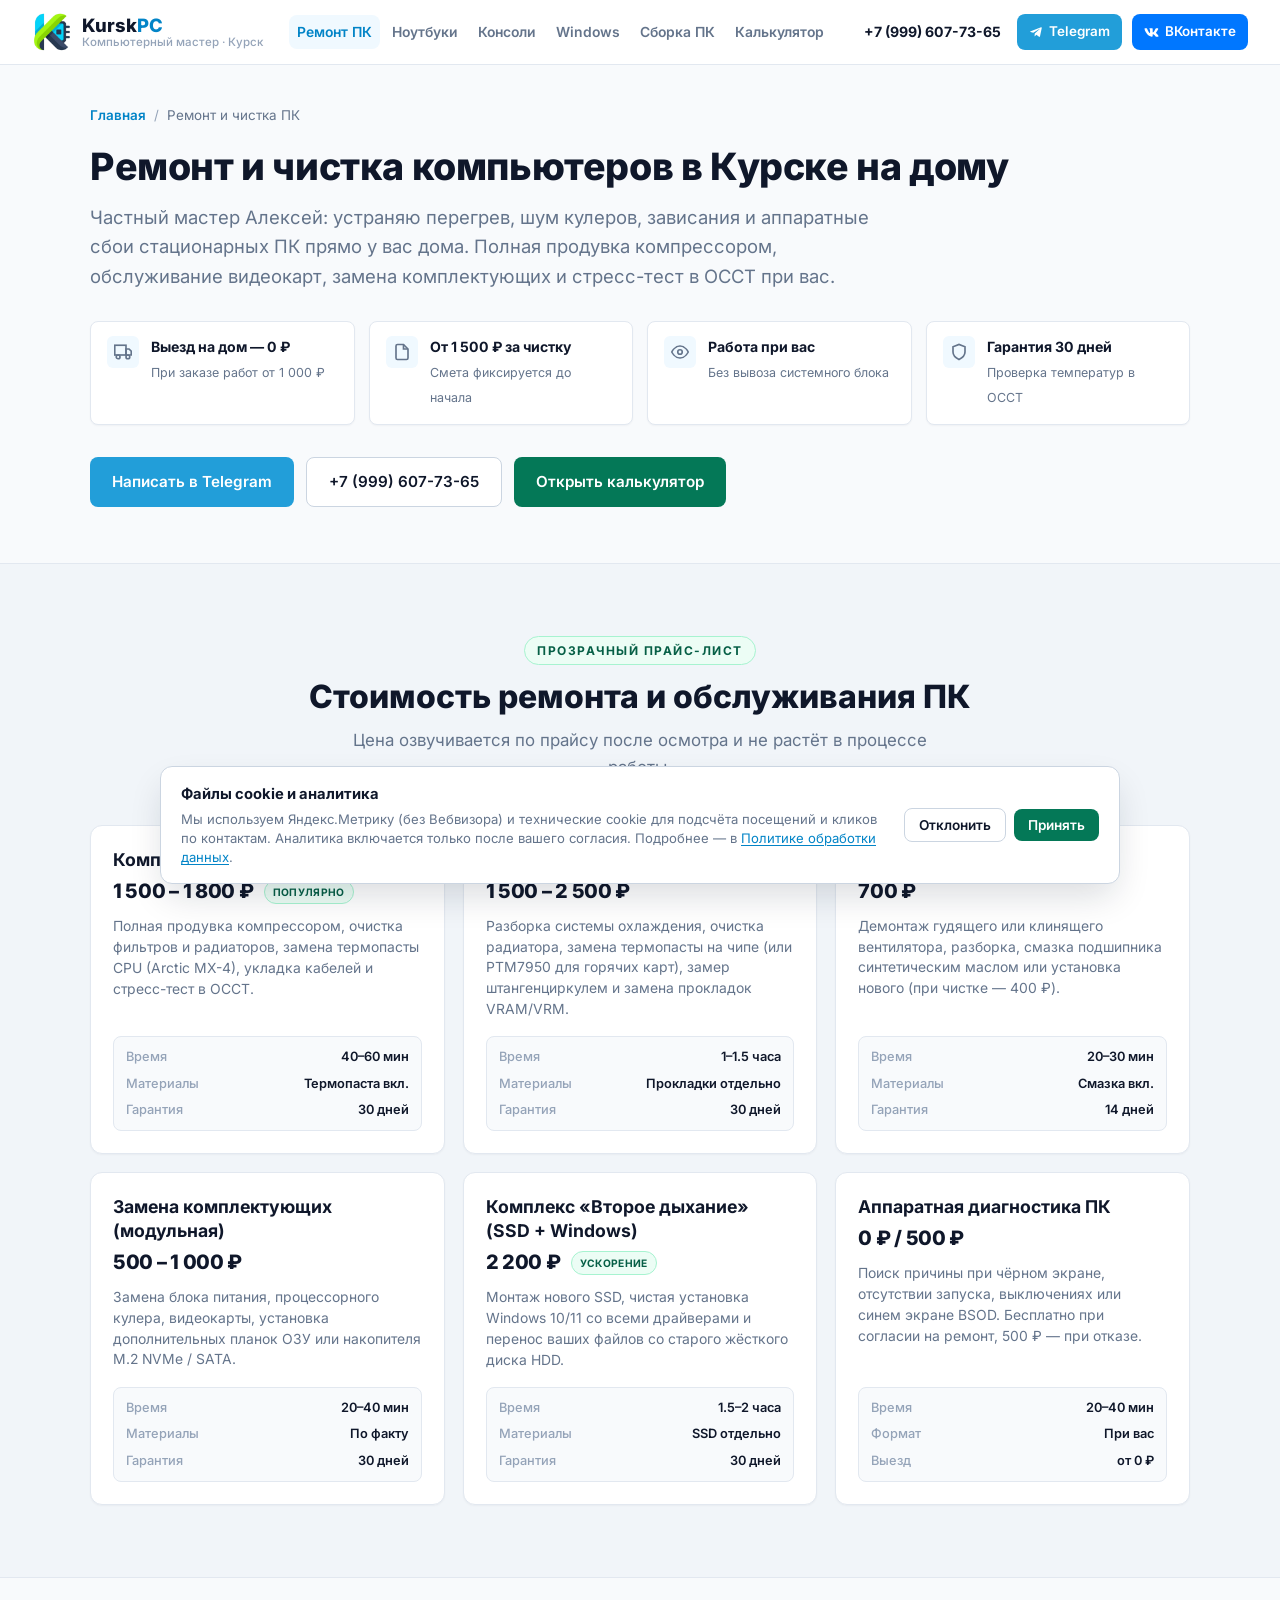
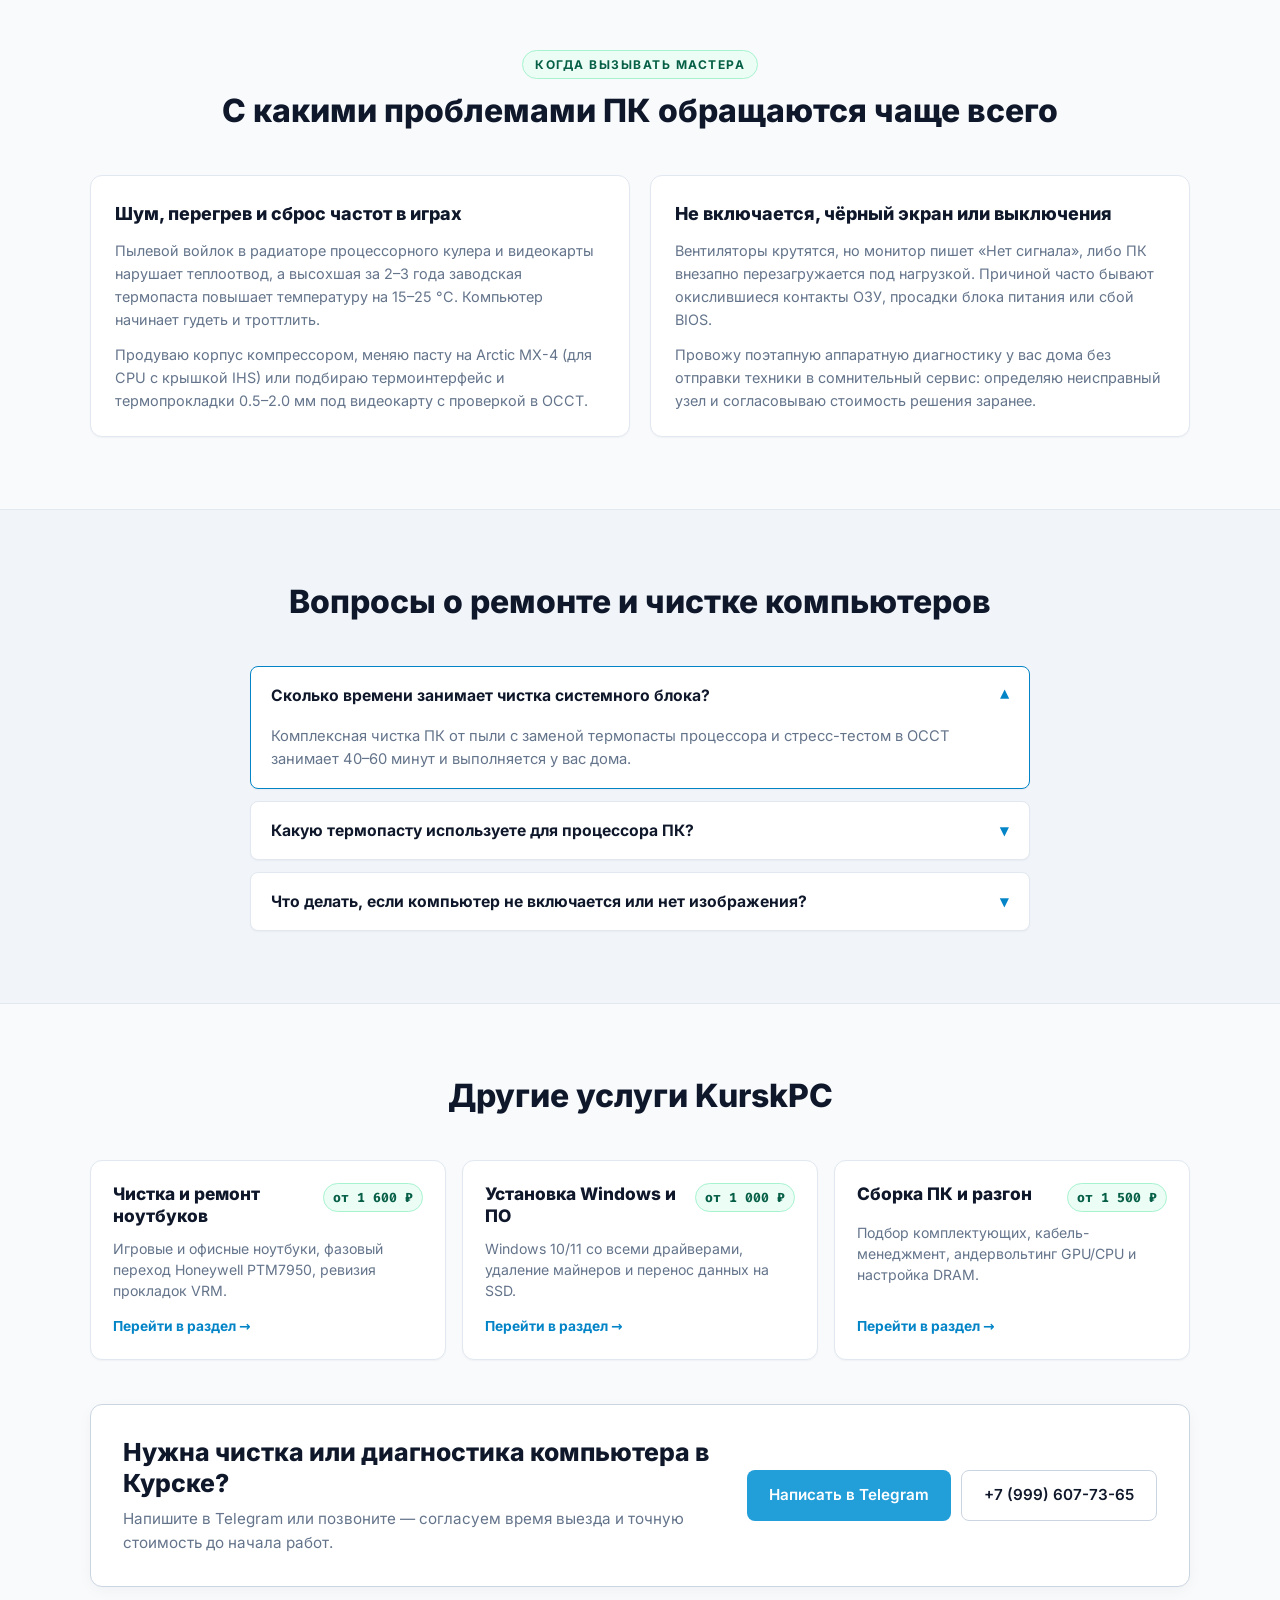
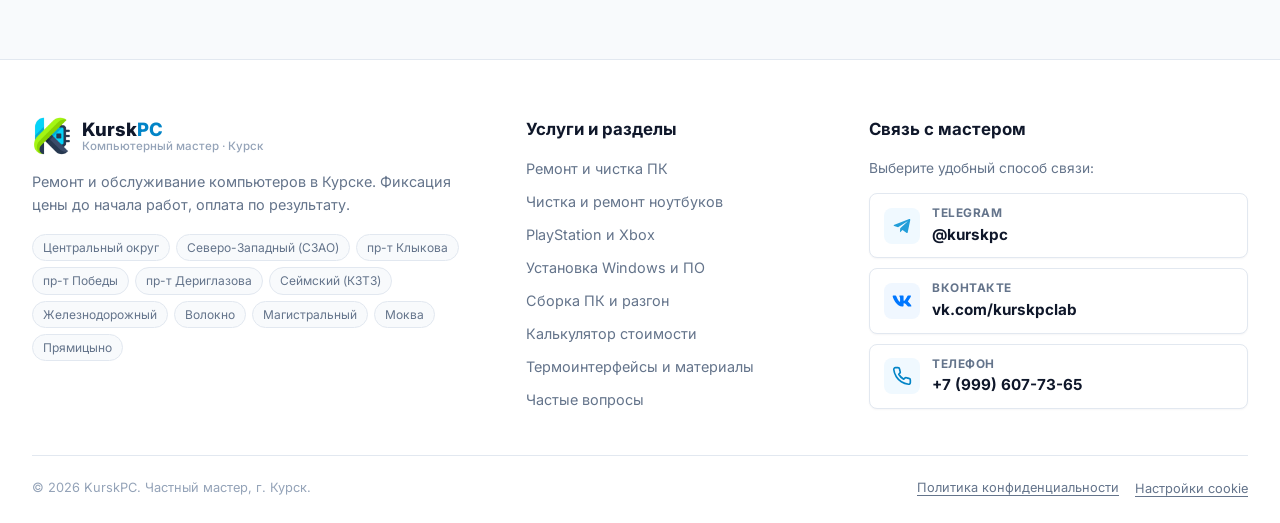
==== commit 83e7af5c: "500р" ====
--- a/remont-pk/index.html
+++ b/remont-pk/index.html
@@ -117,7 +117,7 @@
             "name": "Что делать, если компьютер не включается или нет изображения?",
             "acceptedAnswer": {
               "@type": "Answer",
-              "text": "Мастер проводит аппаратную диагностику на месте: проверяет блок питания, модули оперативной памяти, видеокарту и цепи питания. Выезд по основным районам бесплатный при заказе от 1 000 ₽, диагностика при отказе от ремонта — 800 ₽."
+              "text": "Мастер проводит аппаратную диагностику на месте: проверяет блок питания, модули оперативной памяти, видеокарту и цепи питания. Выезд по основным районам бесплатный при заказе от 1 000 ₽, диагностика при отказе от ремонта — 500 ₽."
             }
           }
         ]
@@ -303,10 +303,10 @@
           <div class="pc-header">
             <h3 class="pc-name">Аппаратная диагностика ПК</h3>
             <div class="pc-price-row">
-              <div class="pc-price">0 ₽ / 800 ₽</div>
-            </div>
-          </div>
-          <p class="pc-desc">Поиск причины при чёрном экране, отсутствии запуска, выключениях или синем экране BSOD. Бесплатно при согласии на ремонт, 800 ₽ — при отказе.</p>
+              <div class="pc-price">0 ₽ / 500 ₽</div>
+            </div>
+          </div>
+          <p class="pc-desc">Поиск причины при чёрном экране, отсутствии запуска, выключениях или синем экране BSOD. Бесплатно при согласии на ремонт, 500 ₽ — при отказе.</p>
           <dl class="pc-meta"><dt>Время</dt><dd>20–40 мин</dd><dt>Формат</dt><dd>При вас</dd><dt>Выезд</dt><dd>от 0 ₽</dd></dl>
         </article>
       </div>
@@ -353,7 +353,7 @@
         </div>
         <div class="faq-item">
           <div class="faq-q"><span>Что делать, если компьютер не включается или нет изображения?</span><span class="faq-chevron">▼</span></div>
-          <div class="faq-a">Вы можете позвонить или написать в Telegram, описав симптомы. На выезде проверяю блок питания, оперативную память, видеокарту и цепи питания. Выезд по основным районам бесплатный при заказе от 1 000 ₽; диагностика при отказе от работ — 800 ₽.</div>
+          <div class="faq-a">Вы можете позвонить или написать в Telegram, описав симптомы. На выезде проверяю блок питания, оперативную память, видеокарту и цепи питания. Выезд по основным районам бесплатный при заказе от 1 000 ₽; диагностика при отказе от работ — 500 ₽.</div>
         </div>
       </div>
     </div>
--- a/styles/main.css
+++ b/styles/main.css
@@ -84,11 +84,11 @@
   --text-bright: #0f172a;
 
   /* Solid Accent Colors */
-  --lime: #84cc16;
-  --lime-hover: #65a30d;
-  --lime-dark: #3f6212;
-  --lime-light: #f7fee7;
-  --lime-border: #d9f99d;
+  --lime: #047857;
+  --lime-hover: #065f46;
+  --lime-dark: #065f46;
+  --lime-light: #ecfdf5;
+  --lime-border: #a7f3d0;
 
   --blue: #0284c7;
   --blue-hover: #0369a1;
@@ -100,6 +100,8 @@
   --green: #16a34a;
   --green-light: #f0fdf4;
   --green-border: #bbf7d0;
+  --emerald: #047857;
+  --emerald-hover: #065f46;
 
   --red: #dc2626;
   --red-light: #fef2f2;
@@ -173,10 +175,14 @@
 .btn svg { flex-shrink: 0; }
 
 .btn-lime {
-  background: var(--lime); color: #0f172a;
-  font-weight: 700;
-}
-.btn-lime:hover { background: var(--lime-hover); color: #0f172a; }
+  background: var(--emerald); color: #ffffff;
+  font-weight: 600;
+}
+.btn-lime:hover {
+  background: var(--emerald-hover);
+  color: #ffffff;
+  transform: translateY(-2px);
+}
 
 .btn-outline {
   background: #ffffff; color: var(--text-bright);
@@ -422,20 +428,20 @@
   display: grid; place-items: center; font-weight: 800; font-size: 1rem;
 }
 .cmp-bad .cmp-icon { background: #fee2e2; color: var(--red); }
-.cmp-good .cmp-icon { background: var(--lime); color: #0f172a; }
+.cmp-good .cmp-icon { background: var(--lime); color: #ffffff; }
 .cmp-h { font-size: 1.18rem; font-weight: 800; }
 .cmp-bad .cmp-h { color: #991b1b; }
-.cmp-good .cmp-h { color: #365314; }
+.cmp-good .cmp-h { color: #065f46; }
 .cmp-list { display: flex; flex-direction: column; gap: 16px; }
 .cmp-item { display: flex; gap: 10px; font-size: .92rem; line-height: 1.5; }
 .cmp-item b { display: block; margin-bottom: 2px; font-weight: 700; }
 .cmp-bad .cmp-item b { color: #991b1b; }
 .cmp-bad .cmp-item p { color: #7f1d1d; }
-.cmp-good .cmp-item b { color: #1e293b; }
-.cmp-good .cmp-item p { color: #3f6212; }
+.cmp-good .cmp-item b { color: #0f172a; }
+.cmp-good .cmp-item p { color: #047857; }
 .cmp-bullet { font-weight: 800; font-size: .95rem; flex-shrink: 0; }
 .cmp-bad .cmp-bullet { color: var(--red); }
-.cmp-good .cmp-bullet { color: var(--lime-dark); }
+.cmp-good .cmp-bullet { color: #047857; }
 
 /* ==== Price Cards ==== */
 .price-cat-title {
@@ -473,32 +479,37 @@
 .pc-price-row {
   display: flex;
   align-items: center;
-  gap: 10px;
+  flex-wrap: wrap;
+  gap: 6px 10px;
 }
 .pc-price {
-  font-size: 1.3rem;
+  font-size: 1.24rem;
   font-weight: 800;
   color: var(--text-bright);
   letter-spacing: -0.3px;
   line-height: 1.2;
+  white-space: nowrap;
+  flex-shrink: 0;
   transition: color .15s ease;
 }
 .pc-badge {
   display: inline-flex;
   align-items: center;
-  font-size: .65rem;
+  font-size: .64rem;
   font-weight: 700;
   text-transform: uppercase;
-  letter-spacing: .4px;
+  letter-spacing: .35px;
   color: var(--lime-dark);
   background: var(--lime-light);
   border: 1px solid var(--lime-border);
   padding: 3px 8px;
   border-radius: var(--radius-pill);
+  white-space: nowrap;
+  flex-shrink: 0;
 }
 .pc-desc { font-size: .87rem; color: var(--text-dim); line-height: 1.5; margin-bottom: 16px; flex-grow: 1; }
 .pc-meta {
-  display: grid; grid-template-columns: 1fr 1fr; gap: 6px;
+  display: grid; grid-template-columns: auto 1fr; gap: 6px 12px;
   padding: 10px 12px; background: var(--bg-subtle); border: 1px solid var(--border); border-radius: var(--radius-sm);
   font-size: .8rem;
 }
@@ -522,10 +533,10 @@
 }
 .mat-h { font-size: 1.15rem; font-weight: 800; color: var(--text-bright); margin-bottom: 6px; }
 .mat-brand {
-  display: inline-block; font-family: var(--mono); font-size: .78rem; font-weight: 600;
+  display: inline-block; font-family: var(--mono); font-size: .72rem; font-weight: 600;
   color: var(--blue-dark); background: var(--blue-light);
   border: 1px solid var(--blue-border);
-  padding: 3px 10px; border-radius: 4px; margin-bottom: 14px;
+  padding: 3px 9px; border-radius: 4px; margin-bottom: 14px;
 }
 .mat-card:first-child .mat-brand {
   color: var(--lime-dark); background: var(--lime-light);
@@ -952,11 +963,15 @@
 }
 
 /* ==== Responsive ==== */
-@media(max-width: 1340px) {
+@media(max-width: 1559px) {
   .online-label { display: none; }
-  .nav a { padding: 6px 8px; font-size: .88rem; }
-}
-@media(max-width: 1220px) {
+}
+@media(max-width: 1360px) {
+  .header-inner { gap: 14px; }
+  .nav a { padding: 6px 8px; font-size: .87rem; }
+  .header-phone { font-size: .88rem; }
+}
+@media(max-width: 1260px) {
   .burger {
     display: flex;
     width: 38px;
@@ -1147,6 +1162,7 @@
   .pc-price-row {
     display: flex;
     align-items: center;
+    flex-wrap: nowrap;
     gap: 8px;
     width: 100%;
   }
@@ -1230,6 +1246,12 @@
   .coverage-card { padding: 18px 16px; }
 }
 
+@media(max-width: 375px) {
+  .pc-price-row { gap: 6px; }
+  .pc-price { font-size: 0.98rem; }
+  .pc-badge { font-size: 0.56rem; padding: 2px 5px; letter-spacing: 0.1px; }
+}
+
 @media(max-width: 360px) {
   .header-call-btn span { display: none; }
   .header-call-btn { width: 36px; padding: 0; }
@@ -1502,7 +1524,7 @@
 }
 .hub-card-top {
   display: flex;
-  align-items: center;
+  align-items: flex-start;
   justify-content: space-between;
   gap: 12px;
   margin-bottom: 10px;
